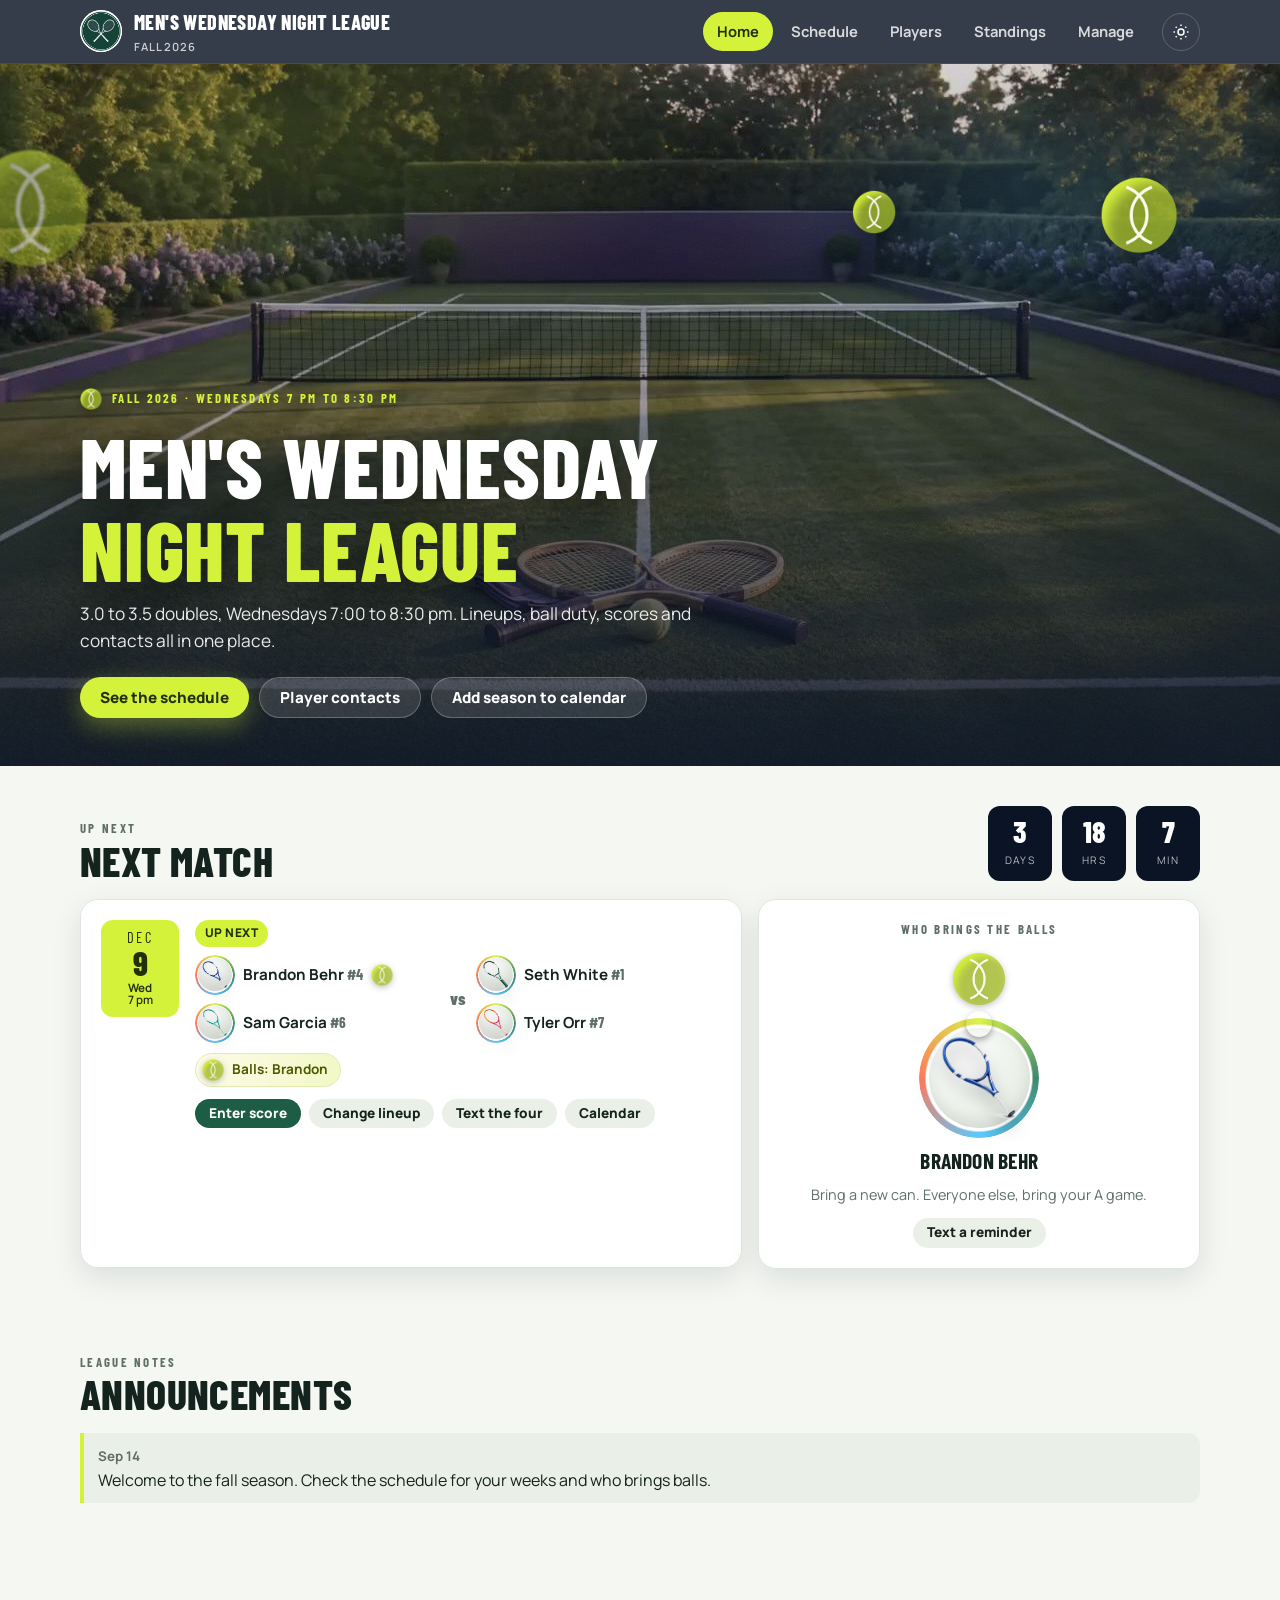
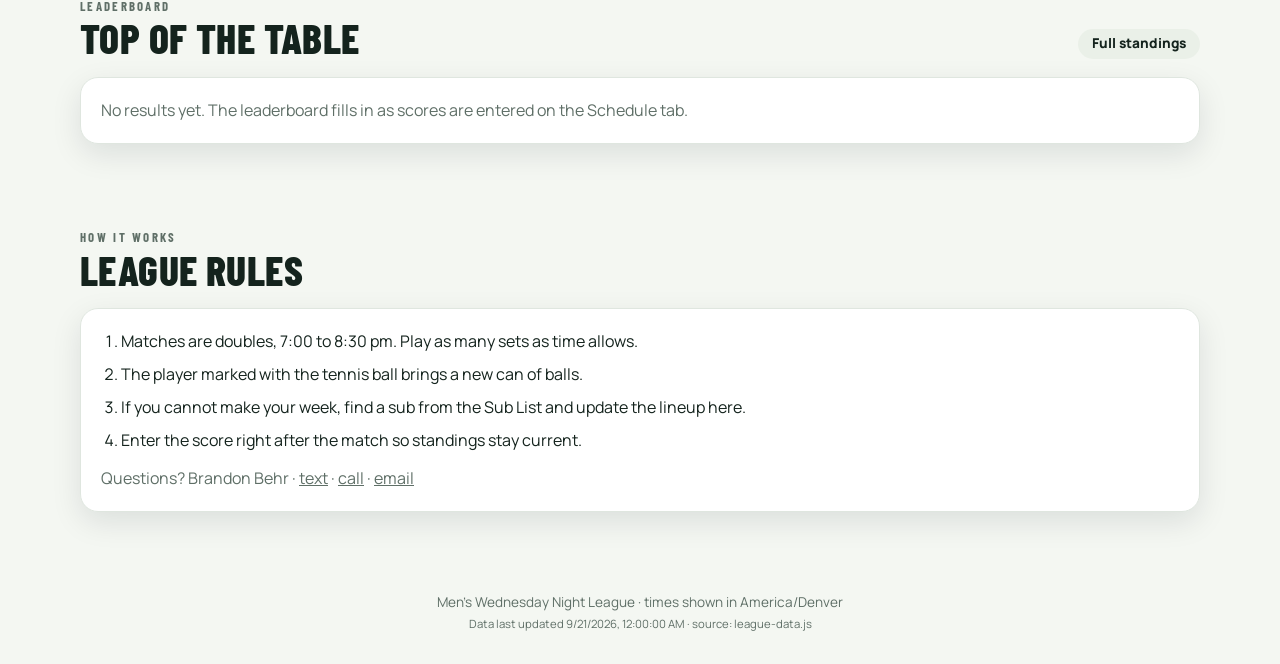
==== site/index.html @ 059cd01d "Add static tennis league website with editable roster, schedule, scores and a reusable template Vani" ====
<!doctype html>
<html lang="en">
<head>
<meta charset="utf-8">
<meta name="viewport" content="width=device-width,initial-scale=1,viewport-fit=cover">
<title>Tennis League</title>
<meta name="description" content="League schedule, lineups, scores, standings and player contacts.">
<meta name="theme-color" content="#0a1424">
<link rel="icon" href="assets/crest-fallback.webp" type="image/webp">
<link rel="stylesheet" href="css/style.css">
</head>
<body>
<div id="banner" class="banner hidden"></div>

<header class="topbar">
  <div class="wrap">
    <a class="brand" href="#home">
      <img class="crest" id="crest" alt="" width="42" height="42">
      <span><b id="brand-name">Tennis League</b><small id="brand-season"></small></span>
    </a>
    <nav class="nav" id="nav">
      <a href="#home" data-page="home">Home</a>
      <a href="#schedule" data-page="schedule">Schedule</a>
      <a href="#players" data-page="players">Players</a>
      <a href="#standings" data-page="standings">Standings</a>
      <a href="#manage" data-page="manage">Manage</a>
    </nav>
    <button class="theme-btn" id="theme-btn" title="Light / dark" aria-label="Toggle light and dark mode">
      <svg width="18" height="18" viewBox="0 0 24 24" fill="none" stroke="currentColor" stroke-width="2"><circle cx="12" cy="12" r="4"/><path d="M12 2v2M12 20v2M4.9 4.9l1.4 1.4M17.7 17.7l1.4 1.4M2 12h2M20 12h2M4.9 19.1l1.4-1.4M17.7 6.3l1.4-1.4"/></svg>
    </button>
  </div>
</header>

<main id="app">

  <!-- ================= HOME ================= -->
  <section class="page" id="page-home">
    <div class="hero" id="hero">
      <div class="hero-media">
        <img id="hero-img" alt="" fetchpriority="high">
        <video id="hero-video" muted loop playsinline autoplay preload="metadata"></video>
      </div>
      <div class="hero-haze"></div><div class="hero-rays"></div><div class="hero-grain"></div>
      <div class="float-ball b1"><img alt="" data-art="ball"></div>
      <div class="float-ball b2"><img alt="" data-art="ball"></div>
      <div class="float-ball b3"><img alt="" data-art="ball"></div>
      <div class="hero-inner"><div class="wrap">
        <span class="eyebrow"><span class="ball"><img alt="" data-art="ball"></span> <span id="hero-eyebrow"></span></span>
        <h1 id="hero-title"></h1>
        <p class="lead" id="hero-lead"></p>
        <div class="hero-actions">
          <a class="btn primary" href="#schedule">See the schedule</a>
          <a class="btn ghost" href="#players">Player contacts</a>
          <a class="btn ghost" id="hero-ics" href="#" download>Add season to calendar</a>
        </div>
      </div></div>
    </div>
    <div class="wrap">
      <section class="block">
        <div class="section-head"><div><span class="eyebrow">Up next</span><h2 id="next-title">Next match</h2></div><div id="next-count" class="countdown"></div></div>
        <div class="spotlight" id="spotlight"></div>
      </section>
      <section class="block reveal" id="home-announce-block">
        <div class="section-head"><div><span class="eyebrow">League notes</span><h2>Announcements</h2></div></div>
        <div id="home-announce"></div>
      </section>
      <section class="block reveal">
        <div class="section-head"><div><span class="eyebrow">Leaderboard</span><h2>Top of the table</h2></div><a class="btn soft small" href="#standings">Full standings</a></div>
        <div id="home-standings"></div>
      </section>
      <section class="block reveal">
        <div class="section-head"><div><span class="eyebrow">How it works</span><h2>League rules</h2></div></div>
        <div class="card" id="home-rules"></div>
      </section>
    </div>
  </section>

  <!-- ================= SCHEDULE ================= -->
  <section class="page" id="page-schedule">
    <div class="wrap">
      <section class="block">
        <div class="section-head"><div><span class="eyebrow" id="sched-eyebrow"></span><h2>Schedule &amp; scores</h2><p>Tap a match to enter a score, swap in a sub, or move the date.</p></div>
          <div class="group-actions" style="margin:0"><a class="btn soft small" id="sched-ics" href="#" download>Download calendar (.ics)</a><button class="btn soft small" id="sched-print">Print</button></div></div>
        <div class="filters" id="sched-filters"></div>
        <div id="sched-list"></div>
        <div id="sched-cal" class="hidden"></div>
      </section>
    </div>
  </section>

  <!-- ================= PLAYERS ================= -->
  <section class="page" id="page-players">
    <div class="wrap">
      <section class="block">
        <div class="section-head"><div><span class="eyebrow">Roster</span><h2>Players &amp; contacts</h2><p>Tap to call, text or email. Everyone in one place so nobody has to hunt for a number.</p></div></div>
        <div class="group-actions" id="group-actions"></div>
        <div class="grid cols-3" id="players-grid"></div>
        <div id="subs-block"></div>
      </section>
    </div>
  </section>

  <!-- ================= STANDINGS ================= -->
  <section class="page" id="page-standings">
    <div class="wrap">
      <section class="block">
        <div class="section-head"><div><span class="eyebrow">Season table</span><h2>Standings</h2><p id="standings-note"></p></div></div>
        <div class="tiles" id="standings-tiles" style="margin-bottom:18px"></div>
        <div style="overflow-x:auto"><table class="table" id="standings-table"></table></div>
        <p style="color:var(--muted);font-size:.85rem">Ranked by match wins, then win percentage, then set difference, then game difference. Only matches marked <b>Played</b> count. Match tiebreaks count as a set but not toward games.</p>
      </section>
    </div>
  </section>

  <!-- ================= MANAGE ================= -->
  <section class="page" id="page-manage">
    <div class="wrap">
      <section class="block">
        <div class="section-head"><div><span class="eyebrow">Captain tools</span><h2>Manage the league</h2><p>Add or drop players, fix the schedule, enter scores. Changes save on this device instantly. Publish them with the buttons at the bottom.</p></div></div>
        <div id="manage-root"></div>
      </section>
    </div>
  </section>

</main>

<footer><div class="wrap"><span id="foot-text"></span><br><small id="foot-updated"></small></div></footer>

<nav class="tabbar" id="tabbar">
  <a href="#home" data-page="home"><svg viewBox="0 0 24 24" fill="none" stroke="currentColor" stroke-width="2"><path d="M3 11l9-8 9 8v10a1 1 0 0 1-1 1h-5v-7h-6v7H4a1 1 0 0 1-1-1z"/></svg>Home</a>
  <a href="#schedule" data-page="schedule"><svg viewBox="0 0 24 24" fill="none" stroke="currentColor" stroke-width="2"><rect x="3" y="4" width="18" height="17" rx="2"/><path d="M3 9h18M8 2v4M16 2v4"/></svg>Schedule</a>
  <a href="#players" data-page="players"><svg viewBox="0 0 24 24" fill="none" stroke="currentColor" stroke-width="2"><circle cx="9" cy="8" r="4"/><path d="M2 21a7 7 0 0 1 14 0M17 4a4 4 0 0 1 0 8M22 21a7 7 0 0 0-5-6.7"/></svg>Players</a>
  <a href="#standings" data-page="standings"><svg viewBox="0 0 24 24" fill="none" stroke="currentColor" stroke-width="2"><path d="M8 21V10M12 21V4M16 21v-7M4 21h16"/></svg>Standings</a>
  <a href="#manage" data-page="manage"><svg viewBox="0 0 24 24" fill="none" stroke="currentColor" stroke-width="2"><path d="M12 20h9M16.5 3.5a2.1 2.1 0 0 1 3 3L7 19l-4 1 1-4z"/></svg>Manage</a>
</nav>

<dialog class="modal" id="modal"><div class="inner"><div class="head"><h3 id="modal-title"></h3><button id="modal-close" aria-label="Close">×</button></div><div id="modal-body"></div></div></dialog>
<div class="toast" id="toast"></div>

<script src="league-data.js"></script>
<script src="js/app.js"></script>
<script src="js/manage.js"></script>
</body>
</html>
---- site/css/style.css ----
/* ============================================================
   League site styles. Tokens first, then layout, then motion.
   ============================================================ */
@import url('https://fonts.googleapis.com/css2?family=Barlow+Condensed:wght@600;700;800&family=Manrope:wght@400;500;600;700;800&display=swap');

:root{
  --navy:#0a1424; --navy-2:#122036; --court:#1d5c45; --court-2:#2a7d5f;
  --paper:#f4f7f2; --card:#ffffff; --ink:#14231d; --muted:#5f6f67; --line:#dfe6df; --soft:#eaf0e8;
  --accent:#d5f23a; --accent-2:#b8d81b; --accent-ink:#22300a; --coral:#ff6b4a; --sky:#4cc3ff;
  --radius:18px; --radius-s:12px; --shadow:0 10px 30px rgba(10,20,36,.10); --shadow-2:0 20px 50px rgba(10,20,36,.18);
  --display:'Barlow Condensed',Impact,'Arial Narrow',sans-serif; --body:'Manrope',system-ui,-apple-system,Segoe UI,Roboto,sans-serif;
  --bar-h:64px; --tab-h:66px;
  color-scheme:light;
}
:root[data-theme="dark"]{
  --paper:#0d1726; --card:#142238; --ink:#eef3ee; --muted:#a9b6ad; --line:#26364d; --soft:#1a2a42; --shadow:0 10px 30px rgba(0,0,0,.35); --shadow-2:0 20px 50px rgba(0,0,0,.5);
  color-scheme:dark;
}
*{box-sizing:border-box}
html{scroll-behavior:smooth;-webkit-text-size-adjust:100%}
body{margin:0;background:var(--paper);color:var(--ink);font-family:var(--body);font-size:16px;line-height:1.55;overflow-x:hidden;min-height:100vh}
img{max-width:100%;display:block}
a{color:inherit}
button{font:inherit;color:inherit}
h1,h2,h3,h4{font-family:var(--display);letter-spacing:.01em;line-height:1;margin:0;text-transform:uppercase}
h1{font-size:clamp(2.6rem,7vw,5.2rem);font-weight:800}
h2{font-size:clamp(1.7rem,4.5vw,2.6rem);font-weight:800}
h3{font-size:1.35rem;font-weight:700}
.eyebrow{font-family:var(--display);text-transform:uppercase;letter-spacing:.18em;font-size:.8rem;font-weight:700;color:var(--muted)}
.hidden{display:none!important}
.sr-only{position:absolute;width:1px;height:1px;overflow:hidden;clip:rect(0 0 0 0);white-space:nowrap}
.wrap{width:min(1120px,100% - 32px);margin-inline:auto}

/* ---------- top bar ---------- */
.topbar{position:sticky;top:0;z-index:50;height:var(--bar-h);background:rgba(10,20,36,.82);backdrop-filter:blur(14px);-webkit-backdrop-filter:blur(14px);color:#fff;border-bottom:1px solid rgba(255,255,255,.08)}
.topbar .wrap{display:flex;align-items:center;gap:14px;height:100%}
.brand{display:flex;align-items:center;gap:12px;text-decoration:none;min-width:0}
.brand .crest{width:42px;height:42px;border-radius:50%;object-fit:contain;background:radial-gradient(circle,#fff 0,#dfe 70%,transparent 72%);flex:none;animation:crestPulse 6s ease-in-out infinite}
.brand b{font-family:var(--display);font-size:1.25rem;font-weight:800;letter-spacing:.02em;text-transform:uppercase;white-space:nowrap;overflow:hidden;text-overflow:ellipsis}
.brand small{display:block;font-size:.7rem;opacity:.75;font-weight:600;letter-spacing:.08em;text-transform:uppercase}
.nav{margin-left:auto;display:flex;gap:4px}
.nav a{padding:8px 14px;border-radius:999px;text-decoration:none;font-weight:700;font-size:.92rem;opacity:.8;transition:.25s}
.nav a:hover{opacity:1;background:rgba(255,255,255,.08)}
.nav a.active{opacity:1;background:var(--accent);color:var(--accent-ink)}
.theme-btn{border:1px solid rgba(255,255,255,.2);background:transparent;border-radius:999px;width:38px;height:38px;cursor:pointer;display:grid;place-items:center;transition:.25s}
.theme-btn:hover{background:rgba(255,255,255,.1)}
@media (max-width:760px){.nav{display:none}}
@media (max-width:480px){.brand b{font-size:1rem}.brand small{font-size:.62rem}}

/* bottom tab bar (phones) */
.tabbar{position:fixed;left:0;right:0;bottom:0;z-index:50;display:none;height:calc(var(--tab-h) + env(safe-area-inset-bottom));padding-bottom:env(safe-area-inset-bottom);background:rgba(10,20,36,.92);backdrop-filter:blur(14px);-webkit-backdrop-filter:blur(14px);border-top:1px solid rgba(255,255,255,.08)}
.tabbar a{flex:1;display:flex;flex-direction:column;align-items:center;justify-content:center;gap:3px;color:#fff;text-decoration:none;font-size:.7rem;font-weight:700;opacity:.65;transition:.25s}
.tabbar a svg{width:22px;height:22px}
.tabbar a.active{opacity:1;color:var(--accent)}
@media (max-width:760px){.tabbar{display:flex}body{padding-bottom:calc(var(--tab-h) + env(safe-area-inset-bottom))}}

/* ---------- pages ---------- */
.page{display:none;animation:pageIn .45s cubic-bezier(.2,.8,.2,1) both}
.page.active{display:block}
@keyframes pageIn{from{opacity:0;transform:translateY(14px)}to{opacity:1;transform:none}}
section.block{padding:40px 0}
.section-head{display:flex;align-items:end;justify-content:space-between;gap:16px;margin-bottom:18px;flex-wrap:wrap}
.section-head p{margin:4px 0 0;color:var(--muted)}

/* ---------- hero ---------- */
.hero{position:relative;min-height:min(78vh,720px);background:var(--navy);color:#fff;overflow:hidden;display:flex;align-items:flex-end;isolation:isolate}
.hero-media{position:absolute;inset:0;z-index:-3}
.hero-media img,.hero-media video{width:100%;height:100%;object-fit:cover;object-position:center 60%;animation:kenburns 26s ease-in-out infinite alternate;will-change:transform}
.hero-media video{display:none}
.hero.has-video .hero-media video{display:block}
.hero.has-video .hero-media img{display:none}
.hero-haze{position:absolute;inset:0;z-index:-2;background:
  radial-gradient(60% 50% at 20% 10%,rgba(213,242,58,.18),transparent 60%),
  radial-gradient(50% 40% at 85% 20%,rgba(76,195,255,.16),transparent 60%),
  linear-gradient(180deg,rgba(10,20,36,.15) 0%,rgba(10,20,36,.35) 45%,rgba(10,20,36,.92) 100%);
  animation:haze 14s ease-in-out infinite alternate}
.hero-rays{position:absolute;inset:-20%;z-index:-2;background:conic-gradient(from 200deg at 50% -10%,transparent 0 40%,rgba(255,255,255,.07) 42%,transparent 44%,transparent 48%,rgba(255,255,255,.05) 50%,transparent 52%);mix-blend-mode:screen;animation:rays 18s linear infinite;opacity:.9}
.hero-grain{position:absolute;inset:0;z-index:-1;opacity:.08;background-image:url("data:image/svg+xml;utf8,<svg xmlns='http://www.w3.org/2000/svg' width='160' height='160'><filter id='n'><feTurbulence type='fractalNoise' baseFrequency='.9' numOctaves='2' stitchTiles='stitch'/></filter><rect width='100%' height='100%' filter='url(%23n)'/></svg>");pointer-events:none}
.hero-inner{position:relative;padding:120px 0 48px;width:100%}
.hero .eyebrow{color:var(--accent);display:inline-flex;align-items:center;gap:10px}
.hero h1{margin:8px 0 10px;text-shadow:0 10px 40px rgba(0,0,0,.45)}
.hero h1 span{display:block;color:var(--accent)}
.hero p.lead{max-width:620px;font-size:1.08rem;opacity:.9;margin:0 0 22px}
.hero-actions{display:flex;gap:10px;flex-wrap:wrap}
.float-ball{position:absolute;z-index:0;pointer-events:none;filter:drop-shadow(0 18px 20px rgba(0,0,0,.45))}
.float-ball img{width:100%;height:100%;animation:ballSpin var(--spin,4s) linear infinite}
.float-ball.b1{width:78px;height:78px;right:8%;top:16%;animation:bob 7s ease-in-out infinite}
.float-ball.b2{width:44px;height:44px;right:30%;top:18%;animation:bob 9s ease-in-out -3s infinite;--spin:6s}
.float-ball.b3{width:120px;height:120px;left:-30px;top:12%;opacity:.55;animation:bob 11s ease-in-out -5s infinite;--spin:9s;filter:blur(1px) drop-shadow(0 18px 20px rgba(0,0,0,.45))}
@media (max-width:760px){.float-ball.b1{width:56px;height:56px;right:6%;top:12%}.float-ball.b3{display:none}.hero-inner{padding-top:90px}}

/* ---------- buttons ---------- */
.btn{display:inline-flex;align-items:center;justify-content:center;gap:8px;border:0;border-radius:999px;padding:12px 20px;font-weight:800;text-decoration:none;cursor:pointer;transition:transform .2s cubic-bezier(.2,.8,.2,1),box-shadow .2s,background .2s;line-height:1;white-space:nowrap;font-size:.95rem;position:relative;overflow:hidden}
.btn:active{transform:scale(.97)}
.btn.primary{background:var(--accent);color:var(--accent-ink);box-shadow:0 8px 24px rgba(213,242,58,.35)}
.btn.primary:hover{transform:translateY(-2px);box-shadow:0 14px 30px rgba(213,242,58,.45)}
.btn.ghost{background:rgba(255,255,255,.12);color:#fff;border:1px solid rgba(255,255,255,.25)}
.btn.ghost:hover{background:rgba(255,255,255,.2)}
.btn.soft{background:var(--soft);color:var(--ink)}
.btn.soft:hover{background:var(--line)}
.btn.court{background:var(--court);color:#fff}
.btn.court:hover{background:var(--court-2)}
.btn.danger{background:#ffe6e0;color:#8a2a10}
.btn.small{padding:8px 14px;font-size:.85rem}
.btn.icon{width:40px;height:40px;padding:0;border-radius:50%}
.btn svg{width:18px;height:18px;flex:none}
.btn .ripple{position:absolute;border-radius:50%;transform:scale(0);background:rgba(255,255,255,.5);animation:ripple .6s ease-out forwards;pointer-events:none}
@keyframes ripple{to{transform:scale(3);opacity:0}}

/* ---------- cards ---------- */
.card{background:var(--card);border:1px solid var(--line);border-radius:var(--radius);box-shadow:var(--shadow);padding:20px;position:relative}
.card.tilt{transform-style:preserve-3d;transition:transform .35s cubic-bezier(.2,.8,.2,1),box-shadow .35s;will-change:transform}
.card.tilt:hover{box-shadow:var(--shadow-2)}
.grid{display:grid;gap:16px}
.grid.cols-3{grid-template-columns:repeat(auto-fill,minmax(260px,1fr))}
.grid.cols-2{grid-template-columns:repeat(auto-fill,minmax(320px,1fr))}
.pill{display:inline-flex;align-items:center;gap:6px;border-radius:999px;padding:4px 10px;font-size:.75rem;font-weight:800;letter-spacing:.04em;text-transform:uppercase;background:var(--soft);color:var(--muted)}
.pill.played{background:#e2f6e8;color:#14683a}
.pill.unfinished{background:#fff3d6;color:#8a5a00}
.pill.canceled{background:#ffe3de;color:#9a2b12}
.pill.rescheduled{background:#e2efff;color:#0d4a8f}
.pill.next{background:var(--accent);color:var(--accent-ink)}
.pill.today{background:var(--coral);color:#fff}
:root[data-theme="dark"] .pill.played{background:#173b27;color:#9fe3b8}
:root[data-theme="dark"] .pill.unfinished{background:#3c2f10;color:#ffd685}
:root[data-theme="dark"] .pill.canceled{background:#3f1b14;color:#ff9f8a}
:root[data-theme="dark"] .pill.rescheduled{background:#12304f;color:#9fcbff}

/* ---------- 3D spinning racquet avatar ---------- */
.avatar{--size:64px;width:var(--size);height:var(--size);position:relative;perspective:600px;flex:none;display:grid;place-items:center}
.avatar .ring{position:absolute;inset:0;border-radius:50%;background:conic-gradient(from 0deg,var(--accent),var(--court-2),var(--sky),var(--coral),var(--accent));-webkit-mask:radial-gradient(circle,transparent 62%,#000 64%,#000 72%,transparent 74%);mask:radial-gradient(circle,transparent 62%,#000 64%,#000 72%,transparent 74%);animation:ringRot 9s linear infinite;opacity:.9}
.avatar .ring.two{inset:-7%;-webkit-mask:radial-gradient(circle,transparent 78%,#000 80%,#000 84%,transparent 86%);mask:radial-gradient(circle,transparent 78%,#000 80%,#000 84%,transparent 86%);animation-direction:reverse;animation-duration:14s;opacity:.55}
.avatar .disc{position:absolute;inset:8%;border-radius:50%;background:radial-gradient(circle at 35% 30%,#fff,var(--soft) 60%,var(--line));box-shadow:inset 0 -6px 14px rgba(0,0,0,.08)}
:root[data-theme="dark"] .avatar .disc{background:radial-gradient(circle at 35% 30%,#2a3d5a,#142238 65%,#0d1726)}
.avatar .spin{position:relative;width:74%;height:74%;transform-style:preserve-3d;animation:racquetSpin var(--spin-time,7s) cubic-bezier(.45,.05,.55,.95) infinite;animation-delay:var(--delay,0s)}
.avatar .spin img{width:100%;height:100%;object-fit:contain;filter:drop-shadow(0 8px 8px rgba(0,0,0,.3));backface-visibility:visible}
.avatar .orb{position:absolute;inset:0;animation:orbit var(--orbit-time,4.5s) linear infinite;animation-delay:var(--delay,0s);pointer-events:none}
.avatar .orb i{position:absolute;left:50%;top:-6%;width:22%;height:22%;margin-left:-11%;border-radius:50%;background:url('../assets/ball-fallback.webp') center/cover;box-shadow:0 3px 6px rgba(0,0,0,.35);animation:ballSpin 2s linear infinite}
.avatar .orb i.remote{background-image:var(--ball-img)}
.avatar:hover .spin,.avatar.burst .spin{animation-duration:1.4s}
.avatar:hover .orb,.avatar.burst .orb{animation-duration:1.2s}
.avatar.large{--size:120px}
.avatar.xl{--size:170px}
.avatar.small{--size:40px}
.avatar.small .ring.two,.avatar.small .orb{display:none}

/* ---------- spinning tennis ball chip ---------- */
.ball{display:inline-grid;place-items:center;width:22px;height:22px;vertical-align:middle;filter:drop-shadow(0 2px 3px rgba(0,0,0,.3))}
.ball img{width:100%;height:100%;animation:ballSpin 3.2s linear infinite}
.ball.lg{width:54px;height:54px}
.ball.bounce{animation:bounce 1.6s cubic-bezier(.3,0,.7,1) infinite}
.balls-chip{display:inline-flex;align-items:center;gap:8px;background:linear-gradient(90deg,#fdfbe8,#f2f8c6);border:1px solid #e3ecad;border-radius:999px;padding:5px 12px 5px 6px;font-weight:700;font-size:.85rem;color:#4b5a00}
:root[data-theme="dark"] .balls-chip{background:linear-gradient(90deg,#2a3210,#1f2a12);border-color:#3c4a1a;color:#e6f5a1}

/* ---------- match cards ---------- */
.match{display:grid;grid-template-columns:78px 1fr;gap:16px;align-items:start}
.match .date{text-align:center;background:var(--soft);border-radius:var(--radius-s);padding:10px 6px;line-height:1.05}
.match .date .mon{font-family:var(--display);font-size:.9rem;letter-spacing:.14em;color:var(--muted);text-transform:uppercase}
.match .date .day{font-family:var(--display);font-size:2.1rem;font-weight:800}
.match .date .dow{font-size:.72rem;color:var(--muted);font-weight:700;margin-top:2px}
.match .date .time{font-size:.72rem;color:var(--muted);font-weight:600}
.match.next .date{background:var(--accent);color:var(--accent-ink)}
.match.next .date .mon,.match.next .date .dow,.match.next .date .time{color:var(--accent-ink)}
.match .teams{display:grid;grid-template-columns:1fr auto 1fr;gap:10px;align-items:center}
.team{display:flex;flex-direction:column;gap:8px;min-width:0}
.player-line{display:flex;align-items:center;gap:8px;min-width:0}
.player-line .name{font-weight:700;white-space:nowrap;overflow:hidden;text-overflow:ellipsis;font-size:.95rem}
.player-line .num{font-family:var(--display);color:var(--muted);font-weight:700}
.vs{font-family:var(--display);font-weight:800;color:var(--muted);font-size:1.1rem;text-align:center}
.score{font-family:var(--display);font-weight:800;font-size:1.6rem;display:flex;gap:10px;align-items:center;flex-wrap:wrap}
.score .set{background:var(--soft);border-radius:10px;padding:2px 10px;display:inline-flex;gap:6px;align-items:center}
.score .set.won{background:var(--accent);color:var(--accent-ink)}
.score .tb{font-size:.7rem;font-weight:700;letter-spacing:.1em;opacity:.7}
.match-meta{display:flex;gap:10px;flex-wrap:wrap;align-items:center;margin-top:10px;font-size:.85rem;color:var(--muted)}
.match-actions{display:flex;gap:8px;flex-wrap:wrap;margin-top:12px}
.month-label{font-family:var(--display);font-size:1.3rem;font-weight:800;letter-spacing:.06em;margin:26px 0 10px;color:var(--muted);text-transform:uppercase;display:flex;align-items:center;gap:12px}
.month-label:after{content:"";flex:1;height:1px;background:var(--line)}
@media (max-width:560px){.match{grid-template-columns:64px 1fr;gap:12px}.match .date .day{font-size:1.7rem}.match .teams{grid-template-columns:1fr;gap:6px}.vs{text-align:left;padding-left:44px;font-size:.9rem}}

/* filters */
.filters{display:flex;gap:8px;flex-wrap:wrap;margin-bottom:6px}
.chip{border:1px solid var(--line);background:var(--card);border-radius:999px;padding:8px 14px;font-weight:700;font-size:.85rem;cursor:pointer;transition:.2s}
.chip.on,.chip:hover{background:var(--ink);color:var(--paper);border-color:var(--ink)}
select.chip{appearance:none;-webkit-appearance:none;padding-right:28px;background-image:url("data:image/svg+xml;utf8,<svg xmlns='http://www.w3.org/2000/svg' width='12' height='8'><path d='M1 1l5 5 5-5' fill='none' stroke='%23666' stroke-width='2'/></svg>");background-repeat:no-repeat;background-position:right 10px center}

/* calendar grid */
.cal{display:grid;grid-template-columns:repeat(7,1fr);gap:4px}
.cal .dow{font-size:.7rem;text-align:center;color:var(--muted);font-weight:800;padding:4px 0;text-transform:uppercase;letter-spacing:.08em}
.cal .d{aspect-ratio:1;border-radius:10px;background:var(--soft);display:grid;place-items:center;font-weight:700;font-size:.85rem;position:relative;color:var(--muted)}
.cal .d.blank{background:transparent}
.cal .d.has{background:var(--court);color:#fff;cursor:pointer;box-shadow:0 6px 14px rgba(29,92,69,.35);transition:transform .2s}
.cal .d.has:hover{transform:translateY(-2px) scale(1.04)}
.cal .d.has.played{background:var(--navy-2)}
.cal .d.has.canceled{background:#a33a22;text-decoration:line-through}
.cal .d.today{outline:2px solid var(--coral);outline-offset:2px}
.cal .d.has i{position:absolute;right:4px;top:4px;width:8px;height:8px;border-radius:50%;background:var(--accent);animation:pulse 2s ease-in-out infinite}
.cal-month{margin-bottom:22px}
.cal-month h3{margin-bottom:10px}

/* ---------- players ---------- */
.player-card{display:flex;flex-direction:column;align-items:center;text-align:center;gap:10px;padding-top:26px;overflow:hidden}
.player-card:before{content:"";position:absolute;inset:0 0 auto 0;height:86px;background:linear-gradient(135deg,var(--navy),var(--court));z-index:0;opacity:.95}
.player-card .avatar{z-index:1;margin-top:8px}
.player-card h3{font-size:1.5rem;z-index:1}
.player-card .num-badge{font-family:var(--display);font-size:.8rem;letter-spacing:.14em;color:var(--muted)}
.player-card .contact{display:flex;gap:8px;justify-content:center;flex-wrap:wrap;z-index:1}
.player-card .contact .btn{padding:9px 14px;font-size:.82rem}
.player-card .stat-row{display:flex;gap:14px;justify-content:center;font-size:.8rem;color:var(--muted);z-index:1}
.player-card .stat-row b{color:var(--ink);font-size:1rem;display:block;font-family:var(--display);font-size:1.3rem}
.player-card .sub-badge{position:absolute;top:12px;right:12px;z-index:1}
.player-card .weeks{font-size:.78rem;color:var(--muted);z-index:1}
.group-actions{display:flex;gap:10px;flex-wrap:wrap;margin-bottom:18px}

/* ---------- standings ---------- */
.table{width:100%;border-collapse:separate;border-spacing:0 8px}
.table th{text-align:left;font-size:.72rem;letter-spacing:.12em;text-transform:uppercase;color:var(--muted);padding:0 12px;font-weight:800}
.table td{background:var(--card);padding:10px 12px;border-top:1px solid var(--line);border-bottom:1px solid var(--line);vertical-align:middle}
.table td:first-child{border-left:1px solid var(--line);border-radius:14px 0 0 14px}
.table td:last-child{border-right:1px solid var(--line);border-radius:0 14px 14px 0}
.table tr.rank-1 td{background:linear-gradient(90deg,#fffbe0,var(--card) 60%)}
:root[data-theme="dark"] .table tr.rank-1 td{background:linear-gradient(90deg,#33380f,var(--card) 60%)}
.rank{font-family:var(--display);font-weight:800;font-size:1.5rem;color:var(--muted);width:36px}
.rank-1 .rank{color:#b8860b}
.rank-2 .rank{color:#8a8a8a}
.rank-3 .rank{color:#a0522d}
.who{display:flex;align-items:center;gap:10px;font-weight:800}
.bar{height:6px;border-radius:99px;background:var(--soft);overflow:hidden;min-width:80px}
.bar i{display:block;height:100%;width:0;background:linear-gradient(90deg,var(--court-2),var(--accent));border-radius:99px;transition:width 1.2s cubic-bezier(.2,.8,.2,1)}
.form{display:flex;gap:4px}
.form i{width:10px;height:10px;border-radius:50%;background:var(--line)}
.form i.w{background:#2ecc71}.form i.l{background:#ff6b4a}
.num-cell{font-family:var(--display);font-size:1.25rem;font-weight:800}
@media (max-width:640px){.table .hide-m{display:none}}

/* stat tiles */
.tiles{display:grid;grid-template-columns:repeat(auto-fit,minmax(150px,1fr));gap:12px}
.tile{background:var(--card);border:1px solid var(--line);border-radius:var(--radius-s);padding:14px 16px}
.tile b{display:block;font-family:var(--display);font-size:2rem;font-weight:800;line-height:1}
.tile span{font-size:.78rem;color:var(--muted);font-weight:700;text-transform:uppercase;letter-spacing:.08em}

/* ---------- home spotlight ---------- */
.spotlight{display:grid;grid-template-columns:1.2fr .8fr;gap:16px}
@media (max-width:820px){.spotlight{grid-template-columns:1fr}}
.countdown{display:flex;gap:10px}
.countdown div{background:var(--navy);color:#fff;border-radius:12px;padding:10px 12px;min-width:64px;text-align:center}
.countdown b{display:block;font-family:var(--display);font-size:1.9rem;font-weight:800;line-height:1}
.countdown span{font-size:.65rem;letter-spacing:.12em;text-transform:uppercase;opacity:.7}
.announce{border-left:4px solid var(--accent);padding:10px 14px;background:var(--soft);border-radius:0 12px 12px 0;margin-bottom:10px}
.announce small{color:var(--muted);font-weight:700}

/* ---------- forms / manage ---------- */
.form-grid{display:grid;gap:12px;grid-template-columns:repeat(auto-fit,minmax(200px,1fr))}
label.f{display:flex;flex-direction:column;gap:4px;font-size:.8rem;font-weight:800;color:var(--muted);text-transform:uppercase;letter-spacing:.06em}
label.f input,label.f select,label.f textarea{font:inherit;font-size:1rem;font-weight:600;color:var(--ink);background:var(--card);border:1px solid var(--line);border-radius:10px;padding:10px 12px;text-transform:none;letter-spacing:0}
label.f input:focus,label.f select:focus,label.f textarea:focus{outline:2px solid var(--accent);border-color:transparent}
label.f.inline{flex-direction:row;align-items:center;gap:8px}
label.f.inline input[type=checkbox]{width:20px;height:20px}
.manage-tabs{display:flex;gap:8px;flex-wrap:wrap;margin:16px 0}
.row-edit{display:grid;grid-template-columns:auto 1fr;gap:12px;align-items:center;padding:12px;border:1px solid var(--line);border-radius:14px;background:var(--card);margin-bottom:10px}
.row-edit .fields{display:grid;gap:8px;grid-template-columns:repeat(auto-fit,minmax(140px,1fr))}
.row-edit .fields input,.row-edit .fields select{width:100%}
.row-edit .tools{grid-column:1/-1;display:flex;gap:8px;flex-wrap:wrap;justify-content:flex-end}
.set-rows{display:flex;flex-direction:column;gap:8px}
.set-row{display:grid;grid-template-columns:1fr 64px 20px 64px auto;gap:8px;align-items:center}
.set-row input{text-align:center;font-family:var(--display);font-size:1.4rem;font-weight:800;padding:6px}
.warn{background:#fff3d6;color:#7a4e00;border-radius:10px;padding:10px 12px;font-size:.9rem;margin-top:8px}
.ok{background:#e2f6e8;color:#14683a;border-radius:10px;padding:10px 12px;font-size:.9rem;margin-top:8px}
:root[data-theme="dark"] .warn{background:#3c2f10;color:#ffd685}
:root[data-theme="dark"] .ok{background:#173b27;color:#9fe3b8}
.avatar-picker{display:flex;gap:6px;flex-wrap:wrap}
.avatar-picker button{width:44px;height:44px;border-radius:50%;border:2px solid var(--line);background:var(--soft);padding:4px;cursor:pointer}
.avatar-picker button.on{border-color:var(--accent);box-shadow:0 0 0 3px rgba(213,242,58,.4)}
.avatar-picker button img{width:100%;height:100%;object-fit:contain}
.status-choice{display:flex;gap:6px;flex-wrap:wrap}
.status-choice button{border:1px solid var(--line);background:var(--card);border-radius:999px;padding:8px 12px;font-weight:800;font-size:.82rem;cursor:pointer}
.status-choice button[aria-pressed=true]{background:var(--ink);color:var(--paper);border-color:var(--ink)}
.savebar{position:sticky;bottom:calc(var(--tab-h) + 8px);z-index:40;background:var(--navy);color:#fff;border-radius:14px;padding:10px 14px;display:flex;gap:10px;align-items:center;flex-wrap:wrap;box-shadow:var(--shadow-2);margin-top:20px}
@media (min-width:761px){.savebar{bottom:12px}}
.savebar .status{flex:1;font-size:.85rem;opacity:.85;min-width:160px}
.banner{background:var(--accent);color:var(--accent-ink);padding:10px 16px;font-weight:700;display:flex;gap:12px;align-items:center;justify-content:center;flex-wrap:wrap;text-align:center}
.toast{position:fixed;left:50%;bottom:calc(var(--tab-h) + 20px);transform:translateX(-50%) translateY(20px);background:var(--ink);color:var(--paper);padding:12px 18px;border-radius:999px;font-weight:700;opacity:0;transition:.3s;z-index:100;pointer-events:none;box-shadow:var(--shadow-2);max-width:90vw;text-align:center}
.toast.show{opacity:1;transform:translateX(-50%)}
@media (min-width:761px){.toast{bottom:24px}}

/* ---------- modal ---------- */
dialog.modal{border:0;border-radius:22px;padding:0;background:var(--card);color:var(--ink);width:min(560px,94vw);box-shadow:var(--shadow-2);animation:popIn .35s cubic-bezier(.2,.9,.3,1.2)}
dialog.modal::backdrop{background:rgba(10,20,36,.6);backdrop-filter:blur(4px)}
dialog.modal .inner{padding:22px}
dialog.modal .head{display:flex;justify-content:space-between;align-items:center;margin-bottom:12px}
dialog.modal .head button{border:0;background:var(--soft);width:36px;height:36px;border-radius:50%;cursor:pointer;font-size:1.2rem}
@keyframes popIn{from{opacity:0;transform:translateY(20px) scale(.96)}to{opacity:1;transform:none}}

/* ---------- footer ---------- */
footer{padding:40px 0 30px;color:var(--muted);font-size:.85rem;text-align:center}
footer a{color:inherit}

/* ---------- reveal on scroll ---------- */
.reveal{opacity:0;transform:translateY(22px);transition:opacity .7s cubic-bezier(.2,.8,.2,1),transform .7s cubic-bezier(.2,.8,.2,1)}
.reveal.in{opacity:1;transform:none}

/* ---------- keyframes ---------- */
@keyframes racquetSpin{0%{transform:rotateY(0) rotateZ(-8deg) rotateX(8deg)}50%{transform:rotateY(180deg) rotateZ(8deg) rotateX(-6deg)}100%{transform:rotateY(360deg) rotateZ(-8deg) rotateX(8deg)}}
@keyframes ringRot{to{transform:rotate(360deg)}}
@keyframes orbit{to{transform:rotate(360deg)}}
@keyframes ballSpin{to{transform:rotate(360deg)}}
@keyframes bob{0%,100%{transform:translateY(0) rotate(-4deg)}50%{transform:translateY(-22px) rotate(6deg)}}
@keyframes bounce{0%,100%{transform:translateY(0) scale(1,1)}45%{transform:translateY(-10px) scale(.96,1.06)}55%{transform:translateY(-10px) scale(.96,1.06)}90%{transform:translateY(0) scale(1.08,.92)}}
@keyframes kenburns{from{transform:scale(1.04) translate(0,0)}to{transform:scale(1.14) translate(-1.5%,-2%)}}
@keyframes haze{from{opacity:.9;transform:translateX(-1%)}to{opacity:1;transform:translateX(1%)}}
@keyframes rays{to{transform:rotate(360deg)}}
@keyframes pulse{0%,100%{transform:scale(1);opacity:1}50%{transform:scale(1.5);opacity:.6}}
@keyframes crestPulse{0%,100%{transform:rotate(-3deg)}50%{transform:rotate(3deg) scale(1.04)}}

@media (prefers-reduced-motion:reduce){
  *,*:before,*:after{animation-duration:.001s!important;animation-iteration-count:1!important;transition-duration:.001s!important}
  .reveal{opacity:1;transform:none}
}
@media print{.topbar,.tabbar,.hero-media,.float-ball,.savebar,.match-actions,.group-actions{display:none!important}.page{display:block!important}}
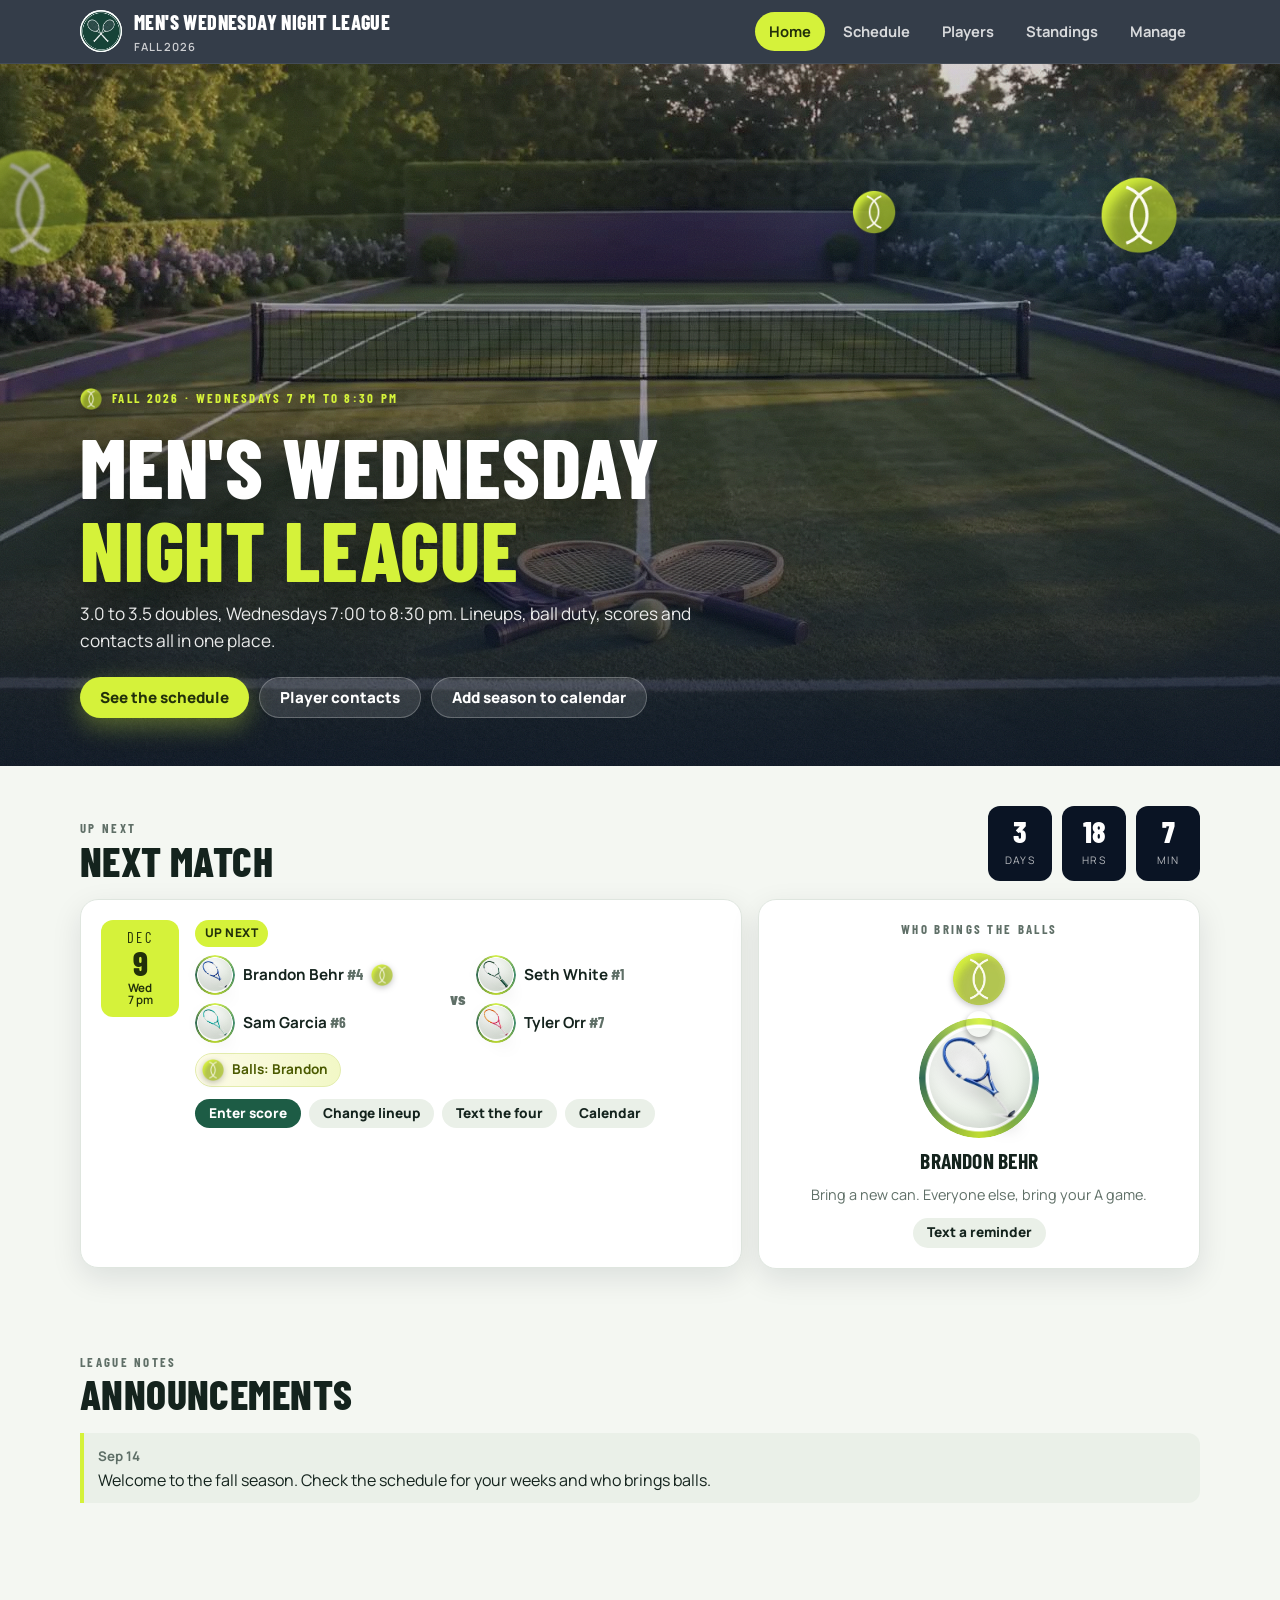
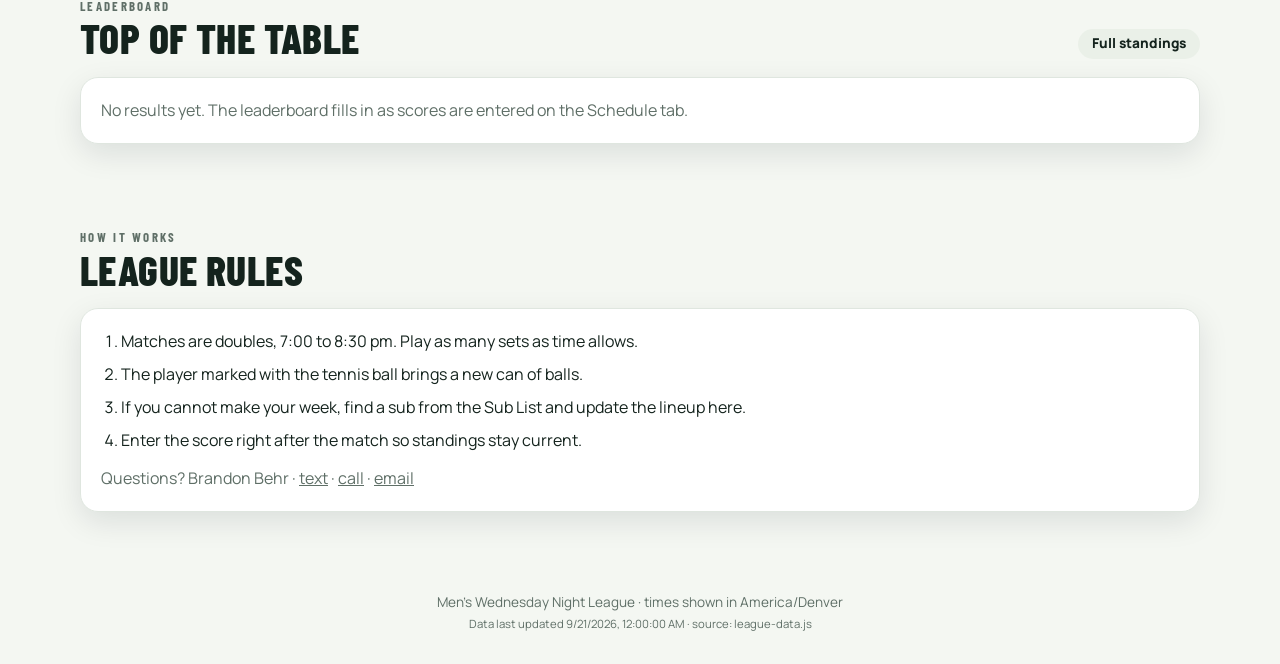
==== commit bcd116a7: "Light mode only and replace the rainbow racquet with a burgundy one Co-Authored-By: Claude Fable 5.1" ====
--- a/site/index.html
+++ b/site/index.html
@@ -25,9 +25,6 @@
       <a href="#standings" data-page="standings">Standings</a>
       <a href="#manage" data-page="manage">Manage</a>
     </nav>
-    <button class="theme-btn" id="theme-btn" title="Light / dark" aria-label="Toggle light and dark mode">
-      <svg width="18" height="18" viewBox="0 0 24 24" fill="none" stroke="currentColor" stroke-width="2"><circle cx="12" cy="12" r="4"/><path d="M12 2v2M12 20v2M4.9 4.9l1.4 1.4M17.7 17.7l1.4 1.4M2 12h2M20 12h2M4.9 19.1l1.4-1.4M17.7 6.3l1.4-1.4"/></svg>
-    </button>
   </div>
 </header>
 
--- a/site/css/style.css
+++ b/site/css/style.css
@@ -10,11 +10,7 @@
   --radius:18px; --radius-s:12px; --shadow:0 10px 30px rgba(10,20,36,.10); --shadow-2:0 20px 50px rgba(10,20,36,.18);
   --display:'Barlow Condensed',Impact,'Arial Narrow',sans-serif; --body:'Manrope',system-ui,-apple-system,Segoe UI,Roboto,sans-serif;
   --bar-h:64px; --tab-h:66px;
-  color-scheme:light;
-}
-:root[data-theme="dark"]{
-  --paper:#0d1726; --card:#142238; --ink:#eef3ee; --muted:#a9b6ad; --line:#26364d; --soft:#1a2a42; --shadow:0 10px 30px rgba(0,0,0,.35); --shadow-2:0 20px 50px rgba(0,0,0,.5);
-  color-scheme:dark;
+  color-scheme:light only;
 }
 *{box-sizing:border-box}
 html{scroll-behavior:smooth;-webkit-text-size-adjust:100%}
@@ -42,8 +38,6 @@
 .nav a{padding:8px 14px;border-radius:999px;text-decoration:none;font-weight:700;font-size:.92rem;opacity:.8;transition:.25s}
 .nav a:hover{opacity:1;background:rgba(255,255,255,.08)}
 .nav a.active{opacity:1;background:var(--accent);color:var(--accent-ink)}
-.theme-btn{border:1px solid rgba(255,255,255,.2);background:transparent;border-radius:999px;width:38px;height:38px;cursor:pointer;display:grid;place-items:center;transition:.25s}
-.theme-btn:hover{background:rgba(255,255,255,.1)}
 @media (max-width:760px){.nav{display:none}}
 @media (max-width:480px){.brand b{font-size:1rem}.brand small{font-size:.62rem}}
 
@@ -121,17 +115,12 @@
 .pill.rescheduled{background:#e2efff;color:#0d4a8f}
 .pill.next{background:var(--accent);color:var(--accent-ink)}
 .pill.today{background:var(--coral);color:#fff}
-:root[data-theme="dark"] .pill.played{background:#173b27;color:#9fe3b8}
-:root[data-theme="dark"] .pill.unfinished{background:#3c2f10;color:#ffd685}
-:root[data-theme="dark"] .pill.canceled{background:#3f1b14;color:#ff9f8a}
-:root[data-theme="dark"] .pill.rescheduled{background:#12304f;color:#9fcbff}
 
 /* ---------- 3D spinning racquet avatar ---------- */
 .avatar{--size:64px;width:var(--size);height:var(--size);position:relative;perspective:600px;flex:none;display:grid;place-items:center}
-.avatar .ring{position:absolute;inset:0;border-radius:50%;background:conic-gradient(from 0deg,var(--accent),var(--court-2),var(--sky),var(--coral),var(--accent));-webkit-mask:radial-gradient(circle,transparent 62%,#000 64%,#000 72%,transparent 74%);mask:radial-gradient(circle,transparent 62%,#000 64%,#000 72%,transparent 74%);animation:ringRot 9s linear infinite;opacity:.9}
+.avatar .ring{position:absolute;inset:0;border-radius:50%;background:conic-gradient(from 0deg,var(--accent),var(--court-2),var(--accent-2),var(--court),var(--accent));-webkit-mask:radial-gradient(circle,transparent 62%,#000 64%,#000 72%,transparent 74%);mask:radial-gradient(circle,transparent 62%,#000 64%,#000 72%,transparent 74%);animation:ringRot 9s linear infinite;opacity:.9}
 .avatar .ring.two{inset:-7%;-webkit-mask:radial-gradient(circle,transparent 78%,#000 80%,#000 84%,transparent 86%);mask:radial-gradient(circle,transparent 78%,#000 80%,#000 84%,transparent 86%);animation-direction:reverse;animation-duration:14s;opacity:.55}
 .avatar .disc{position:absolute;inset:8%;border-radius:50%;background:radial-gradient(circle at 35% 30%,#fff,var(--soft) 60%,var(--line));box-shadow:inset 0 -6px 14px rgba(0,0,0,.08)}
-:root[data-theme="dark"] .avatar .disc{background:radial-gradient(circle at 35% 30%,#2a3d5a,#142238 65%,#0d1726)}
 .avatar .spin{position:relative;width:74%;height:74%;transform-style:preserve-3d;animation:racquetSpin var(--spin-time,7s) cubic-bezier(.45,.05,.55,.95) infinite;animation-delay:var(--delay,0s)}
 .avatar .spin img{width:100%;height:100%;object-fit:contain;filter:drop-shadow(0 8px 8px rgba(0,0,0,.3));backface-visibility:visible}
 .avatar .orb{position:absolute;inset:0;animation:orbit var(--orbit-time,4.5s) linear infinite;animation-delay:var(--delay,0s);pointer-events:none}
@@ -150,7 +139,6 @@
 .ball.lg{width:54px;height:54px}
 .ball.bounce{animation:bounce 1.6s cubic-bezier(.3,0,.7,1) infinite}
 .balls-chip{display:inline-flex;align-items:center;gap:8px;background:linear-gradient(90deg,#fdfbe8,#f2f8c6);border:1px solid #e3ecad;border-radius:999px;padding:5px 12px 5px 6px;font-weight:700;font-size:.85rem;color:#4b5a00}
-:root[data-theme="dark"] .balls-chip{background:linear-gradient(90deg,#2a3210,#1f2a12);border-color:#3c4a1a;color:#e6f5a1}
 
 /* ---------- match cards ---------- */
 .match{display:grid;grid-template-columns:78px 1fr;gap:16px;align-items:start}
@@ -218,7 +206,6 @@
 .table td:first-child{border-left:1px solid var(--line);border-radius:14px 0 0 14px}
 .table td:last-child{border-right:1px solid var(--line);border-radius:0 14px 14px 0}
 .table tr.rank-1 td{background:linear-gradient(90deg,#fffbe0,var(--card) 60%)}
-:root[data-theme="dark"] .table tr.rank-1 td{background:linear-gradient(90deg,#33380f,var(--card) 60%)}
 .rank{font-family:var(--display);font-weight:800;font-size:1.5rem;color:var(--muted);width:36px}
 .rank-1 .rank{color:#b8860b}
 .rank-2 .rank{color:#8a8a8a}
@@ -265,8 +252,6 @@
 .set-row input{text-align:center;font-family:var(--display);font-size:1.4rem;font-weight:800;padding:6px}
 .warn{background:#fff3d6;color:#7a4e00;border-radius:10px;padding:10px 12px;font-size:.9rem;margin-top:8px}
 .ok{background:#e2f6e8;color:#14683a;border-radius:10px;padding:10px 12px;font-size:.9rem;margin-top:8px}
-:root[data-theme="dark"] .warn{background:#3c2f10;color:#ffd685}
-:root[data-theme="dark"] .ok{background:#173b27;color:#9fe3b8}
 .avatar-picker{display:flex;gap:6px;flex-wrap:wrap}
 .avatar-picker button{width:44px;height:44px;border-radius:50%;border:2px solid var(--line);background:var(--soft);padding:4px;cursor:pointer}
 .avatar-picker button.on{border-color:var(--accent);box-shadow:0 0 0 3px rgba(213,242,58,.4)}
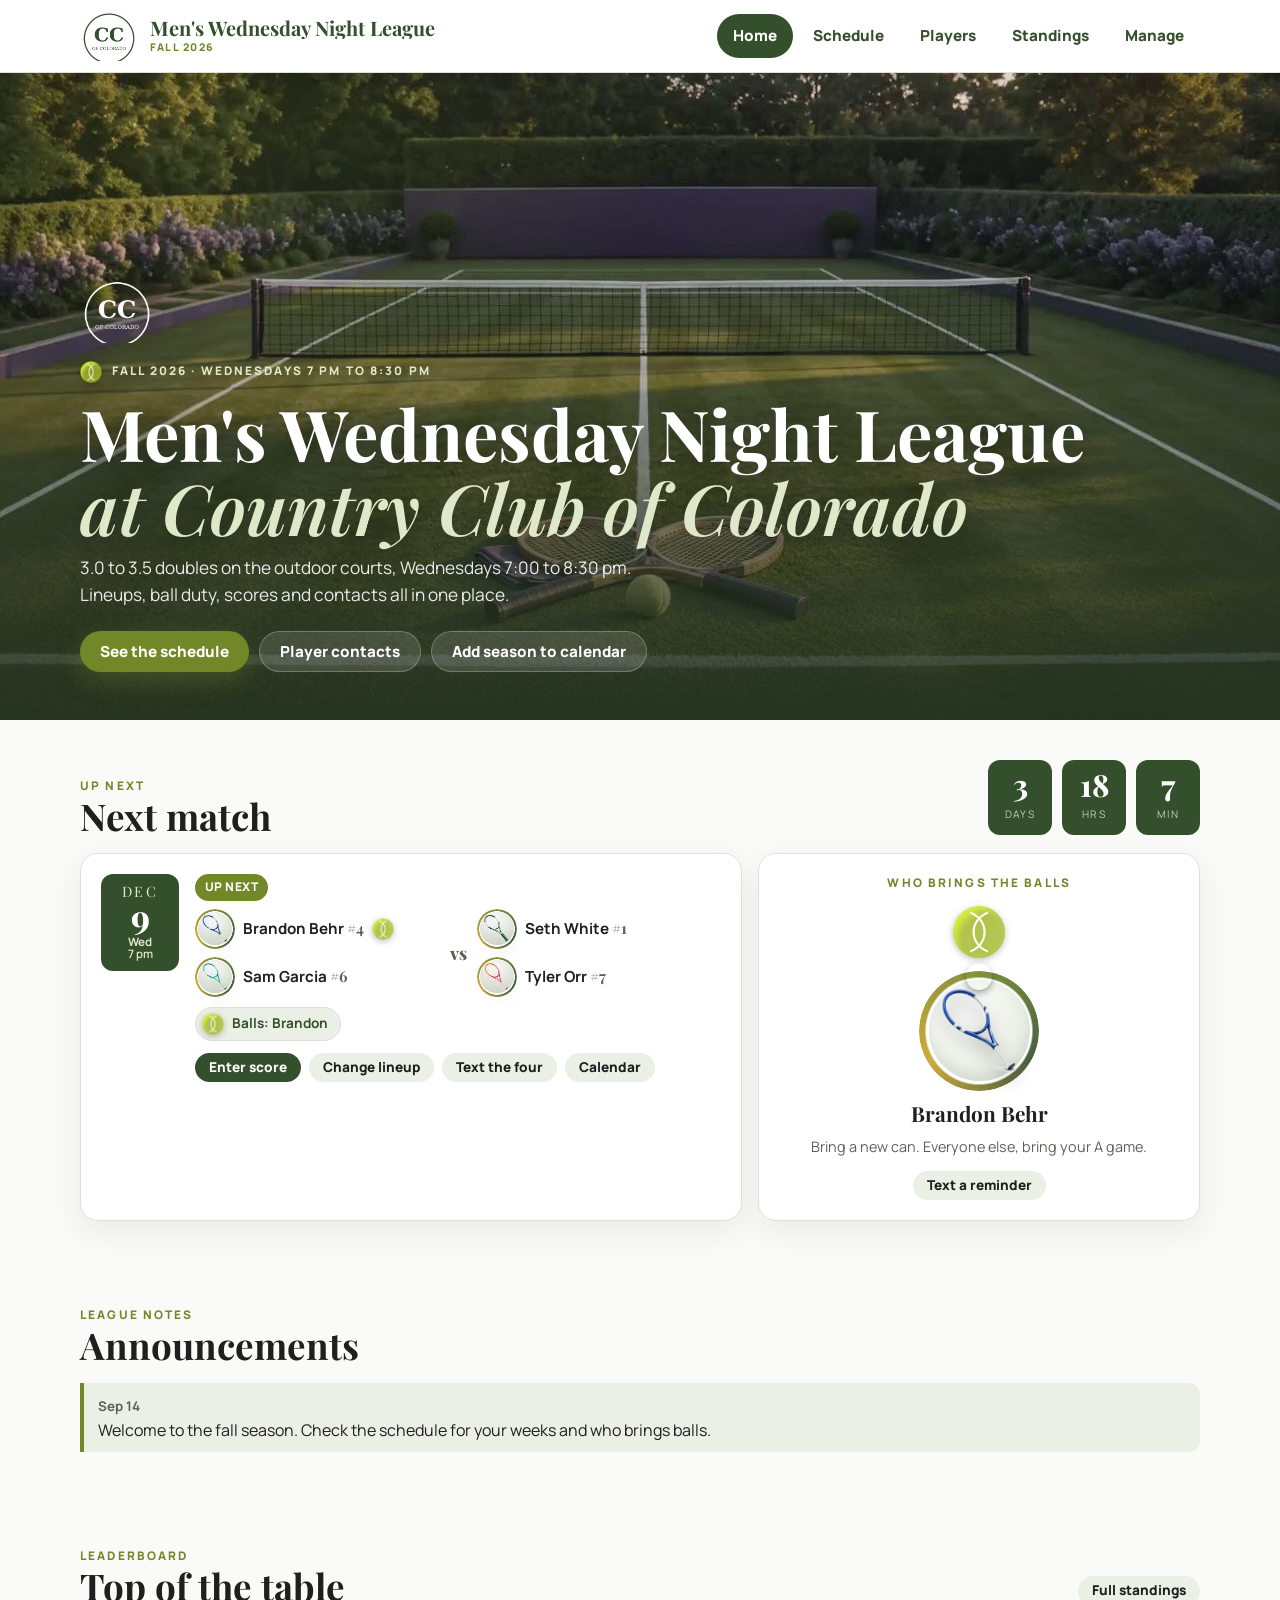
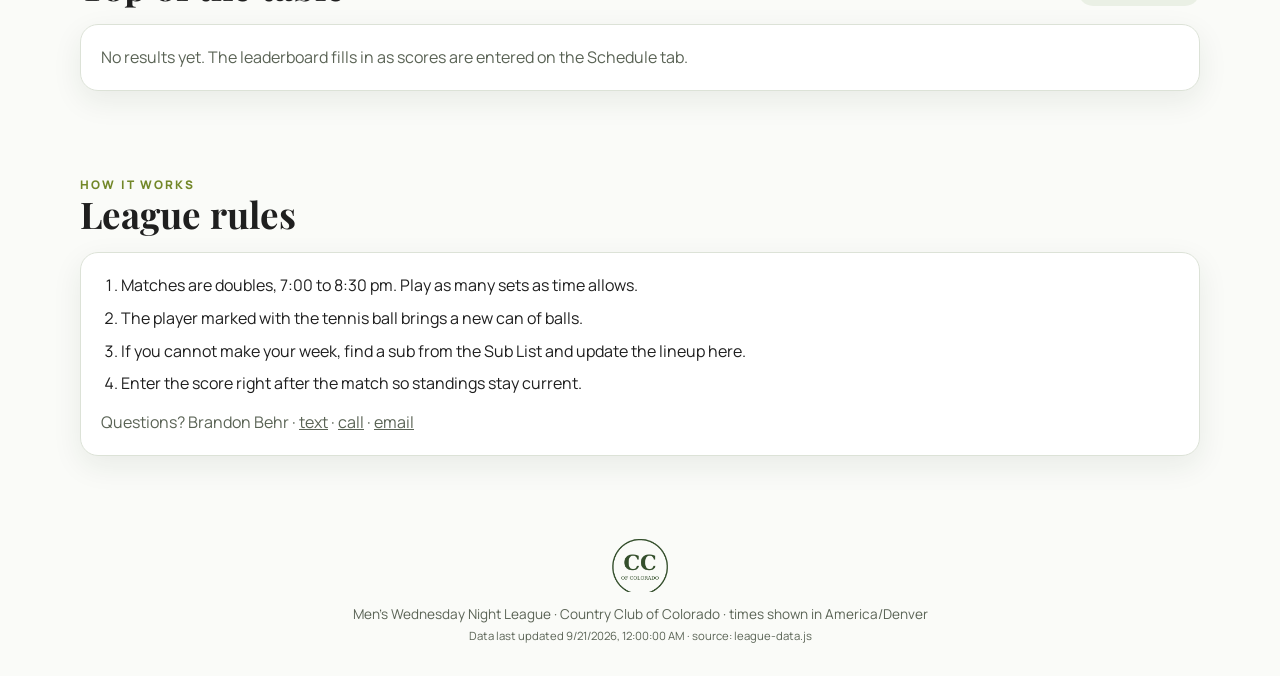
==== commit 3d1bd6e8: "Club branding, fixed light nav, club courts hero, working match buttons on Home - Home-page Enter sc" ====
--- a/site/index.html
+++ b/site/index.html
@@ -5,8 +5,8 @@
 <meta name="viewport" content="width=device-width,initial-scale=1,viewport-fit=cover">
 <title>Tennis League</title>
 <meta name="description" content="League schedule, lineups, scores, standings and player contacts.">
-<meta name="theme-color" content="#0a1424">
-<link rel="icon" href="assets/crest-fallback.webp" type="image/webp">
+<meta name="theme-color" content="#344f2c">
+<link rel="icon" href="assets/club-logo.png" type="image/png">
 <link rel="stylesheet" href="css/style.css">
 </head>
 <body>
@@ -15,7 +15,7 @@
 <header class="topbar">
   <div class="wrap">
     <a class="brand" href="#home">
-      <img class="crest" id="crest" alt="" width="42" height="42">
+      <img class="crest" id="crest" alt="Country Club of Colorado">
       <span><b id="brand-name">Tennis League</b><small id="brand-season"></small></span>
     </a>
     <nav class="nav" id="nav">
@@ -38,10 +38,8 @@
         <video id="hero-video" muted loop playsinline autoplay preload="metadata"></video>
       </div>
       <div class="hero-haze"></div><div class="hero-rays"></div><div class="hero-grain"></div>
-      <div class="float-ball b1"><img alt="" data-art="ball"></div>
-      <div class="float-ball b2"><img alt="" data-art="ball"></div>
-      <div class="float-ball b3"><img alt="" data-art="ball"></div>
       <div class="hero-inner"><div class="wrap">
+        <img class="hero-logo" id="hero-logo" alt="">
         <span class="eyebrow"><span class="ball"><img alt="" data-art="ball"></span> <span id="hero-eyebrow"></span></span>
         <h1 id="hero-title"></h1>
         <p class="lead" id="hero-lead"></p>
@@ -121,15 +119,8 @@
 
 </main>
 
-<footer><div class="wrap"><span id="foot-text"></span><br><small id="foot-updated"></small></div></footer>
+<footer><div class="wrap"><img class="foot-logo" id="foot-logo" alt=""><span id="foot-text"></span><br><small id="foot-updated"></small></div></footer>
 
-<nav class="tabbar" id="tabbar">
-  <a href="#home" data-page="home"><svg viewBox="0 0 24 24" fill="none" stroke="currentColor" stroke-width="2"><path d="M3 11l9-8 9 8v10a1 1 0 0 1-1 1h-5v-7h-6v7H4a1 1 0 0 1-1-1z"/></svg>Home</a>
-  <a href="#schedule" data-page="schedule"><svg viewBox="0 0 24 24" fill="none" stroke="currentColor" stroke-width="2"><rect x="3" y="4" width="18" height="17" rx="2"/><path d="M3 9h18M8 2v4M16 2v4"/></svg>Schedule</a>
-  <a href="#players" data-page="players"><svg viewBox="0 0 24 24" fill="none" stroke="currentColor" stroke-width="2"><circle cx="9" cy="8" r="4"/><path d="M2 21a7 7 0 0 1 14 0M17 4a4 4 0 0 1 0 8M22 21a7 7 0 0 0-5-6.7"/></svg>Players</a>
-  <a href="#standings" data-page="standings"><svg viewBox="0 0 24 24" fill="none" stroke="currentColor" stroke-width="2"><path d="M8 21V10M12 21V4M16 21v-7M4 21h16"/></svg>Standings</a>
-  <a href="#manage" data-page="manage"><svg viewBox="0 0 24 24" fill="none" stroke="currentColor" stroke-width="2"><path d="M12 20h9M16.5 3.5a2.1 2.1 0 0 1 3 3L7 19l-4 1 1-4z"/></svg>Manage</a>
-</nav>
 
 <dialog class="modal" id="modal"><div class="inner"><div class="head"><h3 id="modal-title"></h3><button id="modal-close" aria-label="Close">×</button></div><div id="modal-body"></div></div></dialog>
 <div class="toast" id="toast"></div>
--- a/site/css/style.css
+++ b/site/css/style.css
@@ -1,15 +1,16 @@
 /* ============================================================
    League site styles. Tokens first, then layout, then motion.
    ============================================================ */
-@import url('https://fonts.googleapis.com/css2?family=Barlow+Condensed:wght@600;700;800&family=Manrope:wght@400;500;600;700;800&display=swap');
+@import url('https://fonts.googleapis.com/css2?family=Playfair+Display:wght@600;700;800&family=Manrope:wght@400;500;600;700;800&display=swap');
 
 :root{
-  --navy:#0a1424; --navy-2:#122036; --court:#1d5c45; --court-2:#2a7d5f;
-  --paper:#f4f7f2; --card:#ffffff; --ink:#14231d; --muted:#5f6f67; --line:#dfe6df; --soft:#eaf0e8;
-  --accent:#d5f23a; --accent-2:#b8d81b; --accent-ink:#22300a; --coral:#ff6b4a; --sky:#4cc3ff;
-  --radius:18px; --radius-s:12px; --shadow:0 10px 30px rgba(10,20,36,.10); --shadow-2:0 20px 50px rgba(10,20,36,.18);
-  --display:'Barlow Condensed',Impact,'Arial Narrow',sans-serif; --body:'Manrope',system-ui,-apple-system,Segoe UI,Roboto,sans-serif;
-  --bar-h:64px; --tab-h:66px;
+  /* Country Club of Colorado palette: forest green, olive, paper white, soft gray, charcoal, logo blue */
+  --navy:#1f2e1a; --navy-2:#2b3f24; --court:#344f2c; --court-2:#728728;
+  --paper:#fafbf8; --card:#ffffff; --ink:#1f1f1f; --muted:#5a6355; --line:#dce2d7; --soft:#eaf0e5;
+  --accent:#728728; --accent-2:#5d7020; --accent-ink:#ffffff; --coral:#b8532e; --sky:#2168a0; --gold:#c9a227;
+  --radius:18px; --radius-s:12px; --shadow:0 10px 30px rgba(31,46,26,.08); --shadow-2:0 20px 50px rgba(31,46,26,.16);
+  --display:'Playfair Display',Georgia,'Times New Roman',serif; --body:'Manrope',system-ui,-apple-system,Segoe UI,Roboto,sans-serif;
+  --bar-h:72px; --tab-h:0px;
   color-scheme:light only;
 }
 *{box-sizing:border-box}
@@ -18,35 +19,40 @@
 img{max-width:100%;display:block}
 a{color:inherit}
 button{font:inherit;color:inherit}
-h1,h2,h3,h4{font-family:var(--display);letter-spacing:.01em;line-height:1;margin:0;text-transform:uppercase}
-h1{font-size:clamp(2.6rem,7vw,5.2rem);font-weight:800}
-h2{font-size:clamp(1.7rem,4.5vw,2.6rem);font-weight:800}
-h3{font-size:1.35rem;font-weight:700}
-.eyebrow{font-family:var(--display);text-transform:uppercase;letter-spacing:.18em;font-size:.8rem;font-weight:700;color:var(--muted)}
+h1,h2,h3,h4{font-family:var(--display);letter-spacing:0;line-height:1.05;margin:0;text-transform:none}
+h1{font-size:clamp(2.2rem,6vw,4.4rem);font-weight:700}
+h2{font-size:clamp(1.6rem,4vw,2.3rem);font-weight:700}
+h3{font-size:1.3rem;font-weight:700}
+.eyebrow{font-family:var(--body);text-transform:uppercase;letter-spacing:.18em;font-size:.74rem;font-weight:800;color:var(--court-2)}
 .hidden{display:none!important}
 .sr-only{position:absolute;width:1px;height:1px;overflow:hidden;clip:rect(0 0 0 0);white-space:nowrap}
 .wrap{width:min(1120px,100% - 32px);margin-inline:auto}
 
-/* ---------- top bar ---------- */
-.topbar{position:sticky;top:0;z-index:50;height:var(--bar-h);background:rgba(10,20,36,.82);backdrop-filter:blur(14px);-webkit-backdrop-filter:blur(14px);color:#fff;border-bottom:1px solid rgba(255,255,255,.08)}
-.topbar .wrap{display:flex;align-items:center;gap:14px;height:100%}
-.brand{display:flex;align-items:center;gap:12px;text-decoration:none;min-width:0}
-.brand .crest{width:42px;height:42px;border-radius:50%;object-fit:contain;background:radial-gradient(circle,#fff 0,#dfe 70%,transparent 72%);flex:none;animation:crestPulse 6s ease-in-out infinite}
-.brand b{font-family:var(--display);font-size:1.25rem;font-weight:800;letter-spacing:.02em;text-transform:uppercase;white-space:nowrap;overflow:hidden;text-overflow:ellipsis}
-.brand small{display:block;font-size:.7rem;opacity:.75;font-weight:600;letter-spacing:.08em;text-transform:uppercase}
+/* ---------- top bar: fixed, light, always visible ---------- */
+body{padding-top:var(--bar-h)}
+.topbar{position:fixed;top:0;left:0;right:0;z-index:50;background:rgba(255,255,255,.96);backdrop-filter:blur(12px);-webkit-backdrop-filter:blur(12px);color:var(--court);border-bottom:1px solid var(--line);box-shadow:0 6px 24px rgba(31,46,26,.08);transition:box-shadow .3s}
+.topbar.scrolled{box-shadow:0 10px 30px rgba(31,46,26,.14)}
+.topbar .wrap{display:flex;align-items:center;gap:16px;height:var(--bar-h);flex-wrap:wrap}
+.brand{display:flex;align-items:center;gap:12px;text-decoration:none;min-width:0;height:var(--bar-h)}
+.brand .crest{height:50px;width:auto;max-width:70px;object-fit:contain;flex:none}
+.brand b{font-family:var(--display);font-size:1.25rem;font-weight:700;color:var(--court);white-space:nowrap;overflow:hidden;text-overflow:ellipsis;display:block;line-height:1.1}
+.brand small{display:block;font-size:.66rem;color:var(--court-2);font-weight:800;letter-spacing:.14em;text-transform:uppercase}
 .nav{margin-left:auto;display:flex;gap:4px}
-.nav a{padding:8px 14px;border-radius:999px;text-decoration:none;font-weight:700;font-size:.92rem;opacity:.8;transition:.25s}
-.nav a:hover{opacity:1;background:rgba(255,255,255,.08)}
-.nav a.active{opacity:1;background:var(--accent);color:var(--accent-ink)}
-@media (max-width:760px){.nav{display:none}}
-@media (max-width:480px){.brand b{font-size:1rem}.brand small{font-size:.62rem}}
-
-/* bottom tab bar (phones) */
-.tabbar{position:fixed;left:0;right:0;bottom:0;z-index:50;display:none;height:calc(var(--tab-h) + env(safe-area-inset-bottom));padding-bottom:env(safe-area-inset-bottom);background:rgba(10,20,36,.92);backdrop-filter:blur(14px);-webkit-backdrop-filter:blur(14px);border-top:1px solid rgba(255,255,255,.08)}
-.tabbar a{flex:1;display:flex;flex-direction:column;align-items:center;justify-content:center;gap:3px;color:#fff;text-decoration:none;font-size:.7rem;font-weight:700;opacity:.65;transition:.25s}
-.tabbar a svg{width:22px;height:22px}
-.tabbar a.active{opacity:1;color:var(--accent)}
-@media (max-width:760px){.tabbar{display:flex}body{padding-bottom:calc(var(--tab-h) + env(safe-area-inset-bottom))}}
+.nav a{padding:10px 16px;border-radius:999px;text-decoration:none;font-weight:800;font-size:.95rem;color:var(--court);transition:.25s;white-space:nowrap}
+.nav a:hover{background:var(--soft)}
+.nav a.active{background:var(--court);color:#fff}
+@media (max-width:760px){
+  :root{--bar-h:112px}
+  .topbar .wrap{height:auto;align-items:stretch;gap:0}
+  .brand{height:62px}
+  .brand .crest{height:42px}
+  .brand b{font-size:1.05rem}
+  .nav{margin:0 -16px;padding:0 12px 8px;width:calc(100% + 32px);overflow-x:auto;-webkit-overflow-scrolling:touch;scrollbar-width:none;gap:2px}
+  .nav::-webkit-scrollbar{display:none}
+  .nav a{padding:9px 13px;font-size:.88rem}
+}
+@media (max-width:420px){.brand b{font-size:.95rem}}
+.tabbar{display:none}
 
 /* ---------- pages ---------- */
 .page{display:none;animation:pageIn .45s cubic-bezier(.2,.8,.2,1) both}
@@ -57,37 +63,32 @@
 .section-head p{margin:4px 0 0;color:var(--muted)}
 
 /* ---------- hero ---------- */
-.hero{position:relative;min-height:min(78vh,720px);background:var(--navy);color:#fff;overflow:hidden;display:flex;align-items:flex-end;isolation:isolate}
+.hero{position:relative;min-height:min(72vh,680px);background:var(--navy);color:#fff;overflow:hidden;display:flex;align-items:flex-end;isolation:isolate}
 .hero-media{position:absolute;inset:0;z-index:-3}
 .hero-media img,.hero-media video{width:100%;height:100%;object-fit:cover;object-position:center 60%;animation:kenburns 26s ease-in-out infinite alternate;will-change:transform}
 .hero-media video{display:none}
 .hero.has-video .hero-media video{display:block}
 .hero.has-video .hero-media img{display:none}
 .hero-haze{position:absolute;inset:0;z-index:-2;background:
-  radial-gradient(60% 50% at 20% 10%,rgba(213,242,58,.18),transparent 60%),
-  radial-gradient(50% 40% at 85% 20%,rgba(76,195,255,.16),transparent 60%),
-  linear-gradient(180deg,rgba(10,20,36,.15) 0%,rgba(10,20,36,.35) 45%,rgba(10,20,36,.92) 100%);
+  radial-gradient(60% 50% at 20% 10%,rgba(114,135,40,.22),transparent 60%),
+  linear-gradient(180deg,rgba(31,46,26,.08) 0%,rgba(31,46,26,.30) 45%,rgba(31,46,26,.92) 100%);
   animation:haze 14s ease-in-out infinite alternate}
 .hero-rays{position:absolute;inset:-20%;z-index:-2;background:conic-gradient(from 200deg at 50% -10%,transparent 0 40%,rgba(255,255,255,.07) 42%,transparent 44%,transparent 48%,rgba(255,255,255,.05) 50%,transparent 52%);mix-blend-mode:screen;animation:rays 18s linear infinite;opacity:.9}
 .hero-grain{position:absolute;inset:0;z-index:-1;opacity:.08;background-image:url("data:image/svg+xml;utf8,<svg xmlns='http://www.w3.org/2000/svg' width='160' height='160'><filter id='n'><feTurbulence type='fractalNoise' baseFrequency='.9' numOctaves='2' stitchTiles='stitch'/></filter><rect width='100%' height='100%' filter='url(%23n)'/></svg>");pointer-events:none}
-.hero-inner{position:relative;padding:120px 0 48px;width:100%}
-.hero .eyebrow{color:var(--accent);display:inline-flex;align-items:center;gap:10px}
+.hero-inner{position:relative;padding:90px 0 48px;width:100%}
+.hero .eyebrow{color:#dfe8c8;display:inline-flex;align-items:center;gap:10px}
+.hero-logo{height:64px;width:auto;margin-bottom:18px;filter:drop-shadow(0 6px 18px rgba(0,0,0,.35))}
 .hero h1{margin:8px 0 10px;text-shadow:0 10px 40px rgba(0,0,0,.45)}
-.hero h1 span{display:block;color:var(--accent)}
+.hero h1 span{display:block;color:#dfe8c8;font-style:italic;font-weight:600}
 .hero p.lead{max-width:620px;font-size:1.08rem;opacity:.9;margin:0 0 22px}
 .hero-actions{display:flex;gap:10px;flex-wrap:wrap}
-.float-ball{position:absolute;z-index:0;pointer-events:none;filter:drop-shadow(0 18px 20px rgba(0,0,0,.45))}
-.float-ball img{width:100%;height:100%;animation:ballSpin var(--spin,4s) linear infinite}
-.float-ball.b1{width:78px;height:78px;right:8%;top:16%;animation:bob 7s ease-in-out infinite}
-.float-ball.b2{width:44px;height:44px;right:30%;top:18%;animation:bob 9s ease-in-out -3s infinite;--spin:6s}
-.float-ball.b3{width:120px;height:120px;left:-30px;top:12%;opacity:.55;animation:bob 11s ease-in-out -5s infinite;--spin:9s;filter:blur(1px) drop-shadow(0 18px 20px rgba(0,0,0,.45))}
-@media (max-width:760px){.float-ball.b1{width:56px;height:56px;right:6%;top:12%}.float-ball.b3{display:none}.hero-inner{padding-top:90px}}
+@media (max-width:760px){.hero-inner{padding-top:70px}.hero-logo{height:52px}}
 
 /* ---------- buttons ---------- */
 .btn{display:inline-flex;align-items:center;justify-content:center;gap:8px;border:0;border-radius:999px;padding:12px 20px;font-weight:800;text-decoration:none;cursor:pointer;transition:transform .2s cubic-bezier(.2,.8,.2,1),box-shadow .2s,background .2s;line-height:1;white-space:nowrap;font-size:.95rem;position:relative;overflow:hidden}
 .btn:active{transform:scale(.97)}
-.btn.primary{background:var(--accent);color:var(--accent-ink);box-shadow:0 8px 24px rgba(213,242,58,.35)}
-.btn.primary:hover{transform:translateY(-2px);box-shadow:0 14px 30px rgba(213,242,58,.45)}
+.btn.primary{background:var(--court-2);color:#fff;box-shadow:0 8px 24px rgba(114,135,40,.35)}
+.btn.primary:hover{transform:translateY(-2px);box-shadow:0 14px 30px rgba(114,135,40,.45)}
 .btn.ghost{background:rgba(255,255,255,.12);color:#fff;border:1px solid rgba(255,255,255,.25)}
 .btn.ghost:hover{background:rgba(255,255,255,.2)}
 .btn.soft{background:var(--soft);color:var(--ink)}
@@ -113,12 +114,12 @@
 .pill.unfinished{background:#fff3d6;color:#8a5a00}
 .pill.canceled{background:#ffe3de;color:#9a2b12}
 .pill.rescheduled{background:#e2efff;color:#0d4a8f}
-.pill.next{background:var(--accent);color:var(--accent-ink)}
+.pill.next{background:var(--court-2);color:#fff}
 .pill.today{background:var(--coral);color:#fff}
 
 /* ---------- 3D spinning racquet avatar ---------- */
 .avatar{--size:64px;width:var(--size);height:var(--size);position:relative;perspective:600px;flex:none;display:grid;place-items:center}
-.avatar .ring{position:absolute;inset:0;border-radius:50%;background:conic-gradient(from 0deg,var(--accent),var(--court-2),var(--accent-2),var(--court),var(--accent));-webkit-mask:radial-gradient(circle,transparent 62%,#000 64%,#000 72%,transparent 74%);mask:radial-gradient(circle,transparent 62%,#000 64%,#000 72%,transparent 74%);animation:ringRot 9s linear infinite;opacity:.9}
+.avatar .ring{position:absolute;inset:0;border-radius:50%;background:conic-gradient(from 0deg,var(--court-2),var(--court),var(--gold),var(--court-2));-webkit-mask:radial-gradient(circle,transparent 62%,#000 64%,#000 72%,transparent 74%);mask:radial-gradient(circle,transparent 62%,#000 64%,#000 72%,transparent 74%);animation:ringRot 9s linear infinite;opacity:.9}
 .avatar .ring.two{inset:-7%;-webkit-mask:radial-gradient(circle,transparent 78%,#000 80%,#000 84%,transparent 86%);mask:radial-gradient(circle,transparent 78%,#000 80%,#000 84%,transparent 86%);animation-direction:reverse;animation-duration:14s;opacity:.55}
 .avatar .disc{position:absolute;inset:8%;border-radius:50%;background:radial-gradient(circle at 35% 30%,#fff,var(--soft) 60%,var(--line));box-shadow:inset 0 -6px 14px rgba(0,0,0,.08)}
 .avatar .spin{position:relative;width:74%;height:74%;transform-style:preserve-3d;animation:racquetSpin var(--spin-time,7s) cubic-bezier(.45,.05,.55,.95) infinite;animation-delay:var(--delay,0s)}
@@ -138,7 +139,7 @@
 .ball img{width:100%;height:100%;animation:ballSpin 3.2s linear infinite}
 .ball.lg{width:54px;height:54px}
 .ball.bounce{animation:bounce 1.6s cubic-bezier(.3,0,.7,1) infinite}
-.balls-chip{display:inline-flex;align-items:center;gap:8px;background:linear-gradient(90deg,#fdfbe8,#f2f8c6);border:1px solid #e3ecad;border-radius:999px;padding:5px 12px 5px 6px;font-weight:700;font-size:.85rem;color:#4b5a00}
+.balls-chip{display:inline-flex;align-items:center;gap:8px;background:var(--soft);border:1px solid var(--line);border-radius:999px;padding:5px 12px 5px 6px;font-weight:700;font-size:.85rem;color:var(--court)}
 
 /* ---------- match cards ---------- */
 .match{display:grid;grid-template-columns:78px 1fr;gap:16px;align-items:start}
@@ -147,8 +148,8 @@
 .match .date .day{font-family:var(--display);font-size:2.1rem;font-weight:800}
 .match .date .dow{font-size:.72rem;color:var(--muted);font-weight:700;margin-top:2px}
 .match .date .time{font-size:.72rem;color:var(--muted);font-weight:600}
-.match.next .date{background:var(--accent);color:var(--accent-ink)}
-.match.next .date .mon,.match.next .date .dow,.match.next .date .time{color:var(--accent-ink)}
+.match.next .date{background:var(--court);color:#fff}
+.match.next .date .mon,.match.next .date .dow,.match.next .date .time{color:#dfe8c8}
 .match .teams{display:grid;grid-template-columns:1fr auto 1fr;gap:10px;align-items:center}
 .team{display:flex;flex-direction:column;gap:8px;min-width:0}
 .player-line{display:flex;align-items:center;gap:8px;min-width:0}
@@ -157,11 +158,11 @@
 .vs{font-family:var(--display);font-weight:800;color:var(--muted);font-size:1.1rem;text-align:center}
 .score{font-family:var(--display);font-weight:800;font-size:1.6rem;display:flex;gap:10px;align-items:center;flex-wrap:wrap}
 .score .set{background:var(--soft);border-radius:10px;padding:2px 10px;display:inline-flex;gap:6px;align-items:center}
-.score .set.won{background:var(--accent);color:var(--accent-ink)}
+.score .set.won{background:var(--court);color:#fff}
 .score .tb{font-size:.7rem;font-weight:700;letter-spacing:.1em;opacity:.7}
 .match-meta{display:flex;gap:10px;flex-wrap:wrap;align-items:center;margin-top:10px;font-size:.85rem;color:var(--muted)}
 .match-actions{display:flex;gap:8px;flex-wrap:wrap;margin-top:12px}
-.month-label{font-family:var(--display);font-size:1.3rem;font-weight:800;letter-spacing:.06em;margin:26px 0 10px;color:var(--muted);text-transform:uppercase;display:flex;align-items:center;gap:12px}
+.month-label{font-family:var(--body);font-size:.85rem;font-weight:800;letter-spacing:.16em;margin:26px 0 10px;color:var(--court-2);text-transform:uppercase;display:flex;align-items:center;gap:12px}
 .month-label:after{content:"";flex:1;height:1px;background:var(--line)}
 @media (max-width:560px){.match{grid-template-columns:64px 1fr;gap:12px}.match .date .day{font-size:1.7rem}.match .teams{grid-template-columns:1fr;gap:6px}.vs{text-align:left;padding-left:44px;font-size:.9rem}}
 
@@ -181,13 +182,13 @@
 .cal .d.has.played{background:var(--navy-2)}
 .cal .d.has.canceled{background:#a33a22;text-decoration:line-through}
 .cal .d.today{outline:2px solid var(--coral);outline-offset:2px}
-.cal .d.has i{position:absolute;right:4px;top:4px;width:8px;height:8px;border-radius:50%;background:var(--accent);animation:pulse 2s ease-in-out infinite}
+.cal .d.has i{position:absolute;right:4px;top:4px;width:8px;height:8px;border-radius:50%;background:var(--gold);animation:pulse 2s ease-in-out infinite}
 .cal-month{margin-bottom:22px}
 .cal-month h3{margin-bottom:10px}
 
 /* ---------- players ---------- */
 .player-card{display:flex;flex-direction:column;align-items:center;text-align:center;gap:10px;padding-top:26px;overflow:hidden}
-.player-card:before{content:"";position:absolute;inset:0 0 auto 0;height:86px;background:linear-gradient(135deg,var(--navy),var(--court));z-index:0;opacity:.95}
+.player-card:before{content:"";position:absolute;inset:0 0 auto 0;height:86px;background:linear-gradient(135deg,var(--court),var(--court-2));z-index:0;opacity:.95}
 .player-card .avatar{z-index:1;margin-top:8px}
 .player-card h3{font-size:1.5rem;z-index:1}
 .player-card .num-badge{font-family:var(--display);font-size:.8rem;letter-spacing:.14em;color:var(--muted)}
@@ -212,7 +213,7 @@
 .rank-3 .rank{color:#a0522d}
 .who{display:flex;align-items:center;gap:10px;font-weight:800}
 .bar{height:6px;border-radius:99px;background:var(--soft);overflow:hidden;min-width:80px}
-.bar i{display:block;height:100%;width:0;background:linear-gradient(90deg,var(--court-2),var(--accent));border-radius:99px;transition:width 1.2s cubic-bezier(.2,.8,.2,1)}
+.bar i{display:block;height:100%;width:0;background:linear-gradient(90deg,var(--court),var(--court-2));border-radius:99px;transition:width 1.2s cubic-bezier(.2,.8,.2,1)}
 .form{display:flex;gap:4px}
 .form i{width:10px;height:10px;border-radius:50%;background:var(--line)}
 .form i.w{background:#2ecc71}.form i.l{background:#ff6b4a}
@@ -229,17 +230,17 @@
 .spotlight{display:grid;grid-template-columns:1.2fr .8fr;gap:16px}
 @media (max-width:820px){.spotlight{grid-template-columns:1fr}}
 .countdown{display:flex;gap:10px}
-.countdown div{background:var(--navy);color:#fff;border-radius:12px;padding:10px 12px;min-width:64px;text-align:center}
+.countdown div{background:var(--court);color:#fff;border-radius:12px;padding:10px 12px;min-width:64px;text-align:center}
 .countdown b{display:block;font-family:var(--display);font-size:1.9rem;font-weight:800;line-height:1}
 .countdown span{font-size:.65rem;letter-spacing:.12em;text-transform:uppercase;opacity:.7}
-.announce{border-left:4px solid var(--accent);padding:10px 14px;background:var(--soft);border-radius:0 12px 12px 0;margin-bottom:10px}
+.announce{border-left:4px solid var(--court-2);padding:10px 14px;background:var(--soft);border-radius:0 12px 12px 0;margin-bottom:10px}
 .announce small{color:var(--muted);font-weight:700}
 
 /* ---------- forms / manage ---------- */
 .form-grid{display:grid;gap:12px;grid-template-columns:repeat(auto-fit,minmax(200px,1fr))}
 label.f{display:flex;flex-direction:column;gap:4px;font-size:.8rem;font-weight:800;color:var(--muted);text-transform:uppercase;letter-spacing:.06em}
 label.f input,label.f select,label.f textarea{font:inherit;font-size:1rem;font-weight:600;color:var(--ink);background:var(--card);border:1px solid var(--line);border-radius:10px;padding:10px 12px;text-transform:none;letter-spacing:0}
-label.f input:focus,label.f select:focus,label.f textarea:focus{outline:2px solid var(--accent);border-color:transparent}
+label.f input:focus,label.f select:focus,label.f textarea:focus{outline:2px solid var(--court-2);border-color:transparent}
 label.f.inline{flex-direction:row;align-items:center;gap:8px}
 label.f.inline input[type=checkbox]{width:20px;height:20px}
 .manage-tabs{display:flex;gap:8px;flex-wrap:wrap;margin:16px 0}
@@ -254,16 +255,16 @@
 .ok{background:#e2f6e8;color:#14683a;border-radius:10px;padding:10px 12px;font-size:.9rem;margin-top:8px}
 .avatar-picker{display:flex;gap:6px;flex-wrap:wrap}
 .avatar-picker button{width:44px;height:44px;border-radius:50%;border:2px solid var(--line);background:var(--soft);padding:4px;cursor:pointer}
-.avatar-picker button.on{border-color:var(--accent);box-shadow:0 0 0 3px rgba(213,242,58,.4)}
+.avatar-picker button.on{border-color:var(--court-2);box-shadow:0 0 0 3px rgba(114,135,40,.3)}
 .avatar-picker button img{width:100%;height:100%;object-fit:contain}
 .status-choice{display:flex;gap:6px;flex-wrap:wrap}
 .status-choice button{border:1px solid var(--line);background:var(--card);border-radius:999px;padding:8px 12px;font-weight:800;font-size:.82rem;cursor:pointer}
 .status-choice button[aria-pressed=true]{background:var(--ink);color:var(--paper);border-color:var(--ink)}
-.savebar{position:sticky;bottom:calc(var(--tab-h) + 8px);z-index:40;background:var(--navy);color:#fff;border-radius:14px;padding:10px 14px;display:flex;gap:10px;align-items:center;flex-wrap:wrap;box-shadow:var(--shadow-2);margin-top:20px}
+.savebar{position:sticky;bottom:12px;z-index:40;background:var(--court);color:#fff;border-radius:14px;padding:10px 14px;display:flex;gap:10px;align-items:center;flex-wrap:wrap;box-shadow:var(--shadow-2);margin-top:20px}
 @media (min-width:761px){.savebar{bottom:12px}}
 .savebar .status{flex:1;font-size:.85rem;opacity:.85;min-width:160px}
-.banner{background:var(--accent);color:var(--accent-ink);padding:10px 16px;font-weight:700;display:flex;gap:12px;align-items:center;justify-content:center;flex-wrap:wrap;text-align:center}
-.toast{position:fixed;left:50%;bottom:calc(var(--tab-h) + 20px);transform:translateX(-50%) translateY(20px);background:var(--ink);color:var(--paper);padding:12px 18px;border-radius:999px;font-weight:700;opacity:0;transition:.3s;z-index:100;pointer-events:none;box-shadow:var(--shadow-2);max-width:90vw;text-align:center}
+.banner{background:var(--court-2);color:#fff;padding:10px 16px;font-weight:700;display:flex;gap:12px;align-items:center;justify-content:center;flex-wrap:wrap;text-align:center}
+.toast{position:fixed;left:50%;bottom:24px;transform:translateX(-50%) translateY(20px);background:var(--ink);color:var(--paper);padding:12px 18px;border-radius:999px;font-weight:700;opacity:0;transition:.3s;z-index:100;pointer-events:none;box-shadow:var(--shadow-2);max-width:90vw;text-align:center}
 .toast.show{opacity:1;transform:translateX(-50%)}
 @media (min-width:761px){.toast{bottom:24px}}
 
@@ -277,6 +278,7 @@
 
 /* ---------- footer ---------- */
 footer{padding:40px 0 30px;color:var(--muted);font-size:.85rem;text-align:center}
+footer .foot-logo{height:56px;width:auto;margin:0 auto 12px;display:block}
 footer a{color:inherit}
 
 /* ---------- reveal on scroll ---------- */
@@ -300,4 +302,4 @@
   *,*:before,*:after{animation-duration:.001s!important;animation-iteration-count:1!important;transition-duration:.001s!important}
   .reveal{opacity:1;transform:none}
 }
-@media print{.topbar,.tabbar,.hero-media,.float-ball,.savebar,.match-actions,.group-actions{display:none!important}.page{display:block!important}}
+@media print{.topbar,.hero-media,.savebar,.match-actions,.group-actions{display:none!important}.page{display:block!important}body{padding-top:0}}
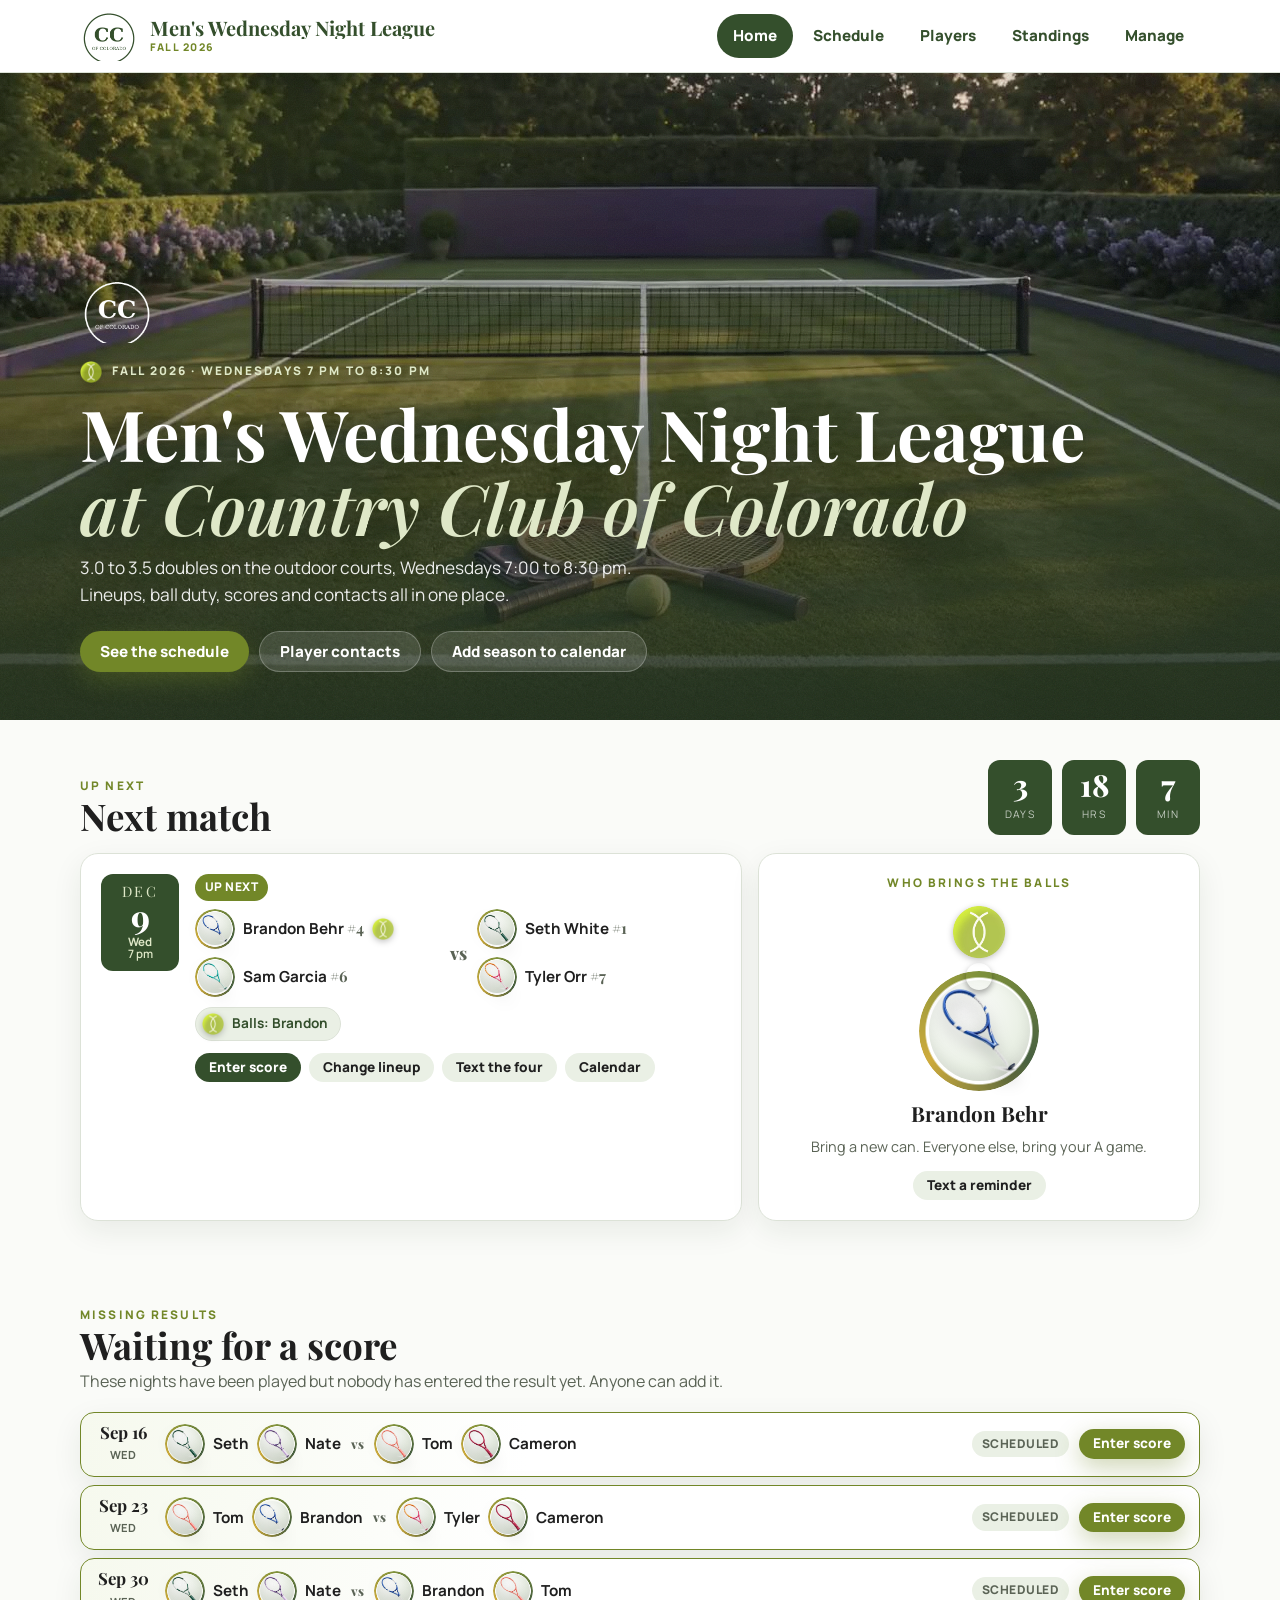
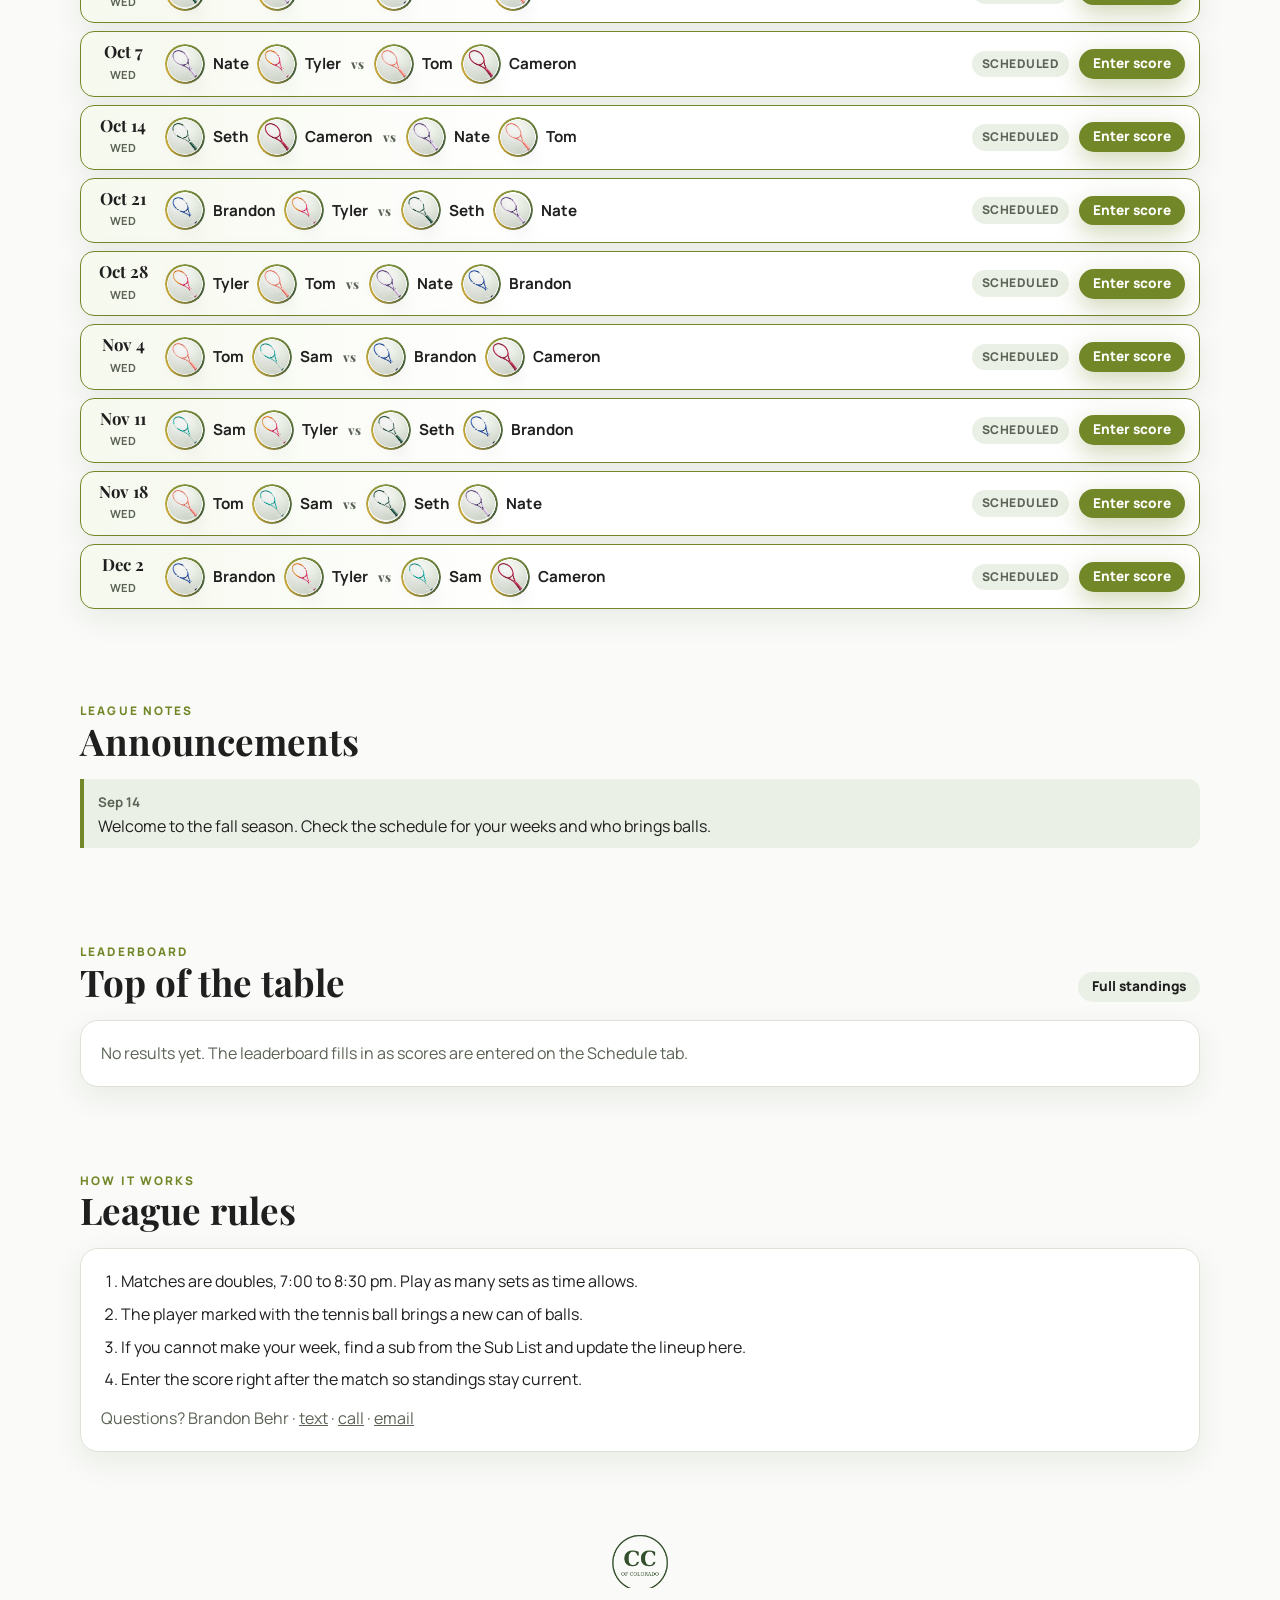
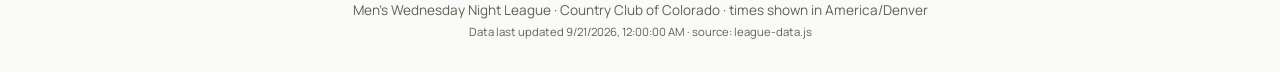
==== commit 16acba92: "Keep past matches reachable for score entry Home page gains a Waiting for a score list for any playe" ====
--- a/site/index.html
+++ b/site/index.html
@@ -54,6 +54,14 @@
       <section class="block">
         <div class="section-head"><div><span class="eyebrow">Up next</span><h2 id="next-title">Next match</h2></div><div id="next-count" class="countdown"></div></div>
         <div class="spotlight" id="spotlight"></div>
+      </section>
+      <section class="block" id="home-pending-block">
+        <div class="section-head"><div><span class="eyebrow">Missing results</span><h2>Waiting for a score</h2><p>These nights have been played but nobody has entered the result yet. Anyone can add it.</p></div></div>
+        <div id="home-pending"></div>
+      </section>
+      <section class="block reveal" id="home-recent-block">
+        <div class="section-head"><div><span class="eyebrow">Latest results</span><h2>Recent matches</h2></div><a class="btn soft small" href="#schedule">All matches</a></div>
+        <div id="home-recent"></div>
       </section>
       <section class="block reveal" id="home-announce-block">
         <div class="section-head"><div><span class="eyebrow">League notes</span><h2>Announcements</h2></div></div>
--- a/site/css/style.css
+++ b/site/css/style.css
@@ -165,6 +165,22 @@
 .month-label{font-family:var(--body);font-size:.85rem;font-weight:800;letter-spacing:.16em;margin:26px 0 10px;color:var(--court-2);text-transform:uppercase;display:flex;align-items:center;gap:12px}
 .month-label:after{content:"";flex:1;height:1px;background:var(--line)}
 @media (max-width:560px){.match{grid-template-columns:64px 1fr;gap:12px}.match .date .day{font-size:1.7rem}.match .teams{grid-template-columns:1fr;gap:6px}.vs{text-align:left;padding-left:44px;font-size:.9rem}}
+
+/* compact match rows (home: waiting for a score, recent results) */
+.crow{display:grid;grid-template-columns:auto 1fr auto;gap:14px;align-items:center;background:var(--card);border:1px solid var(--line);border-radius:14px;padding:10px 14px;margin-bottom:8px;box-shadow:var(--shadow)}
+.crow.pending{border-color:var(--court-2);background:linear-gradient(90deg,#f6f9ee,var(--card) 40%)}
+.crow-date{text-align:center;min-width:56px}
+.crow-date b{display:block;font-family:var(--display);font-size:1.05rem;line-height:1.1}
+.crow-date small{color:var(--muted);font-weight:700;font-size:.7rem;text-transform:uppercase}
+.crow-teams{display:flex;align-items:center;gap:10px;flex-wrap:wrap;min-width:0}
+.crow-team{display:flex;gap:8px;flex-wrap:wrap;align-items:center}
+.crow-team.won .name{color:var(--court);font-weight:800}
+.crow-teams .vs{font-size:.8rem}
+.crow-right{display:flex;align-items:center;gap:10px;flex-wrap:wrap;justify-content:flex-end}
+.crow-right .score{font-size:1.1rem}
+.pill.needs{background:var(--court-2);color:#fff;animation:pulseSoft 2.2s ease-in-out infinite}
+@keyframes pulseSoft{0%,100%{box-shadow:0 0 0 0 rgba(114,135,40,.45)}50%{box-shadow:0 0 0 6px rgba(114,135,40,0)}}
+@media (max-width:640px){.crow{grid-template-columns:auto 1fr}.crow-right{grid-column:1/-1;justify-content:flex-start}}
 
 /* filters */
 .filters{display:flex;gap:8px;flex-wrap:wrap;margin-bottom:6px}
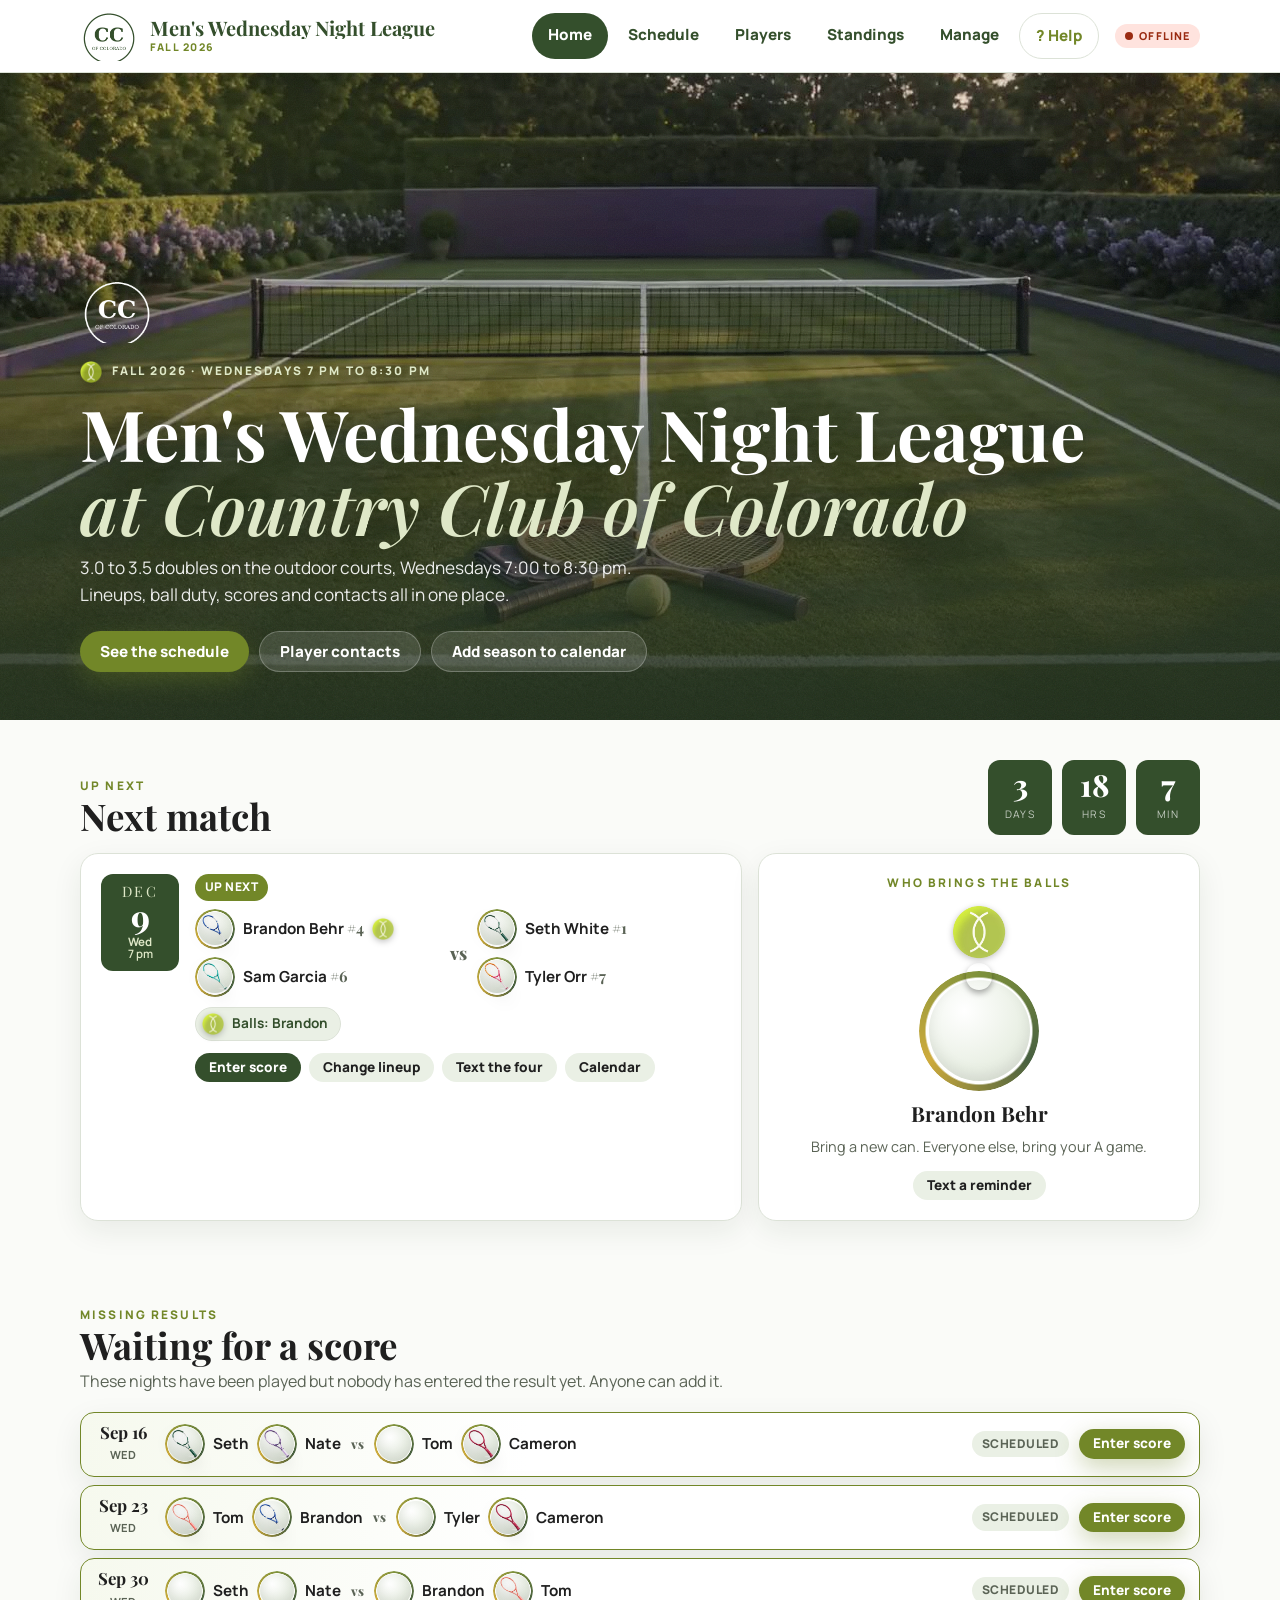
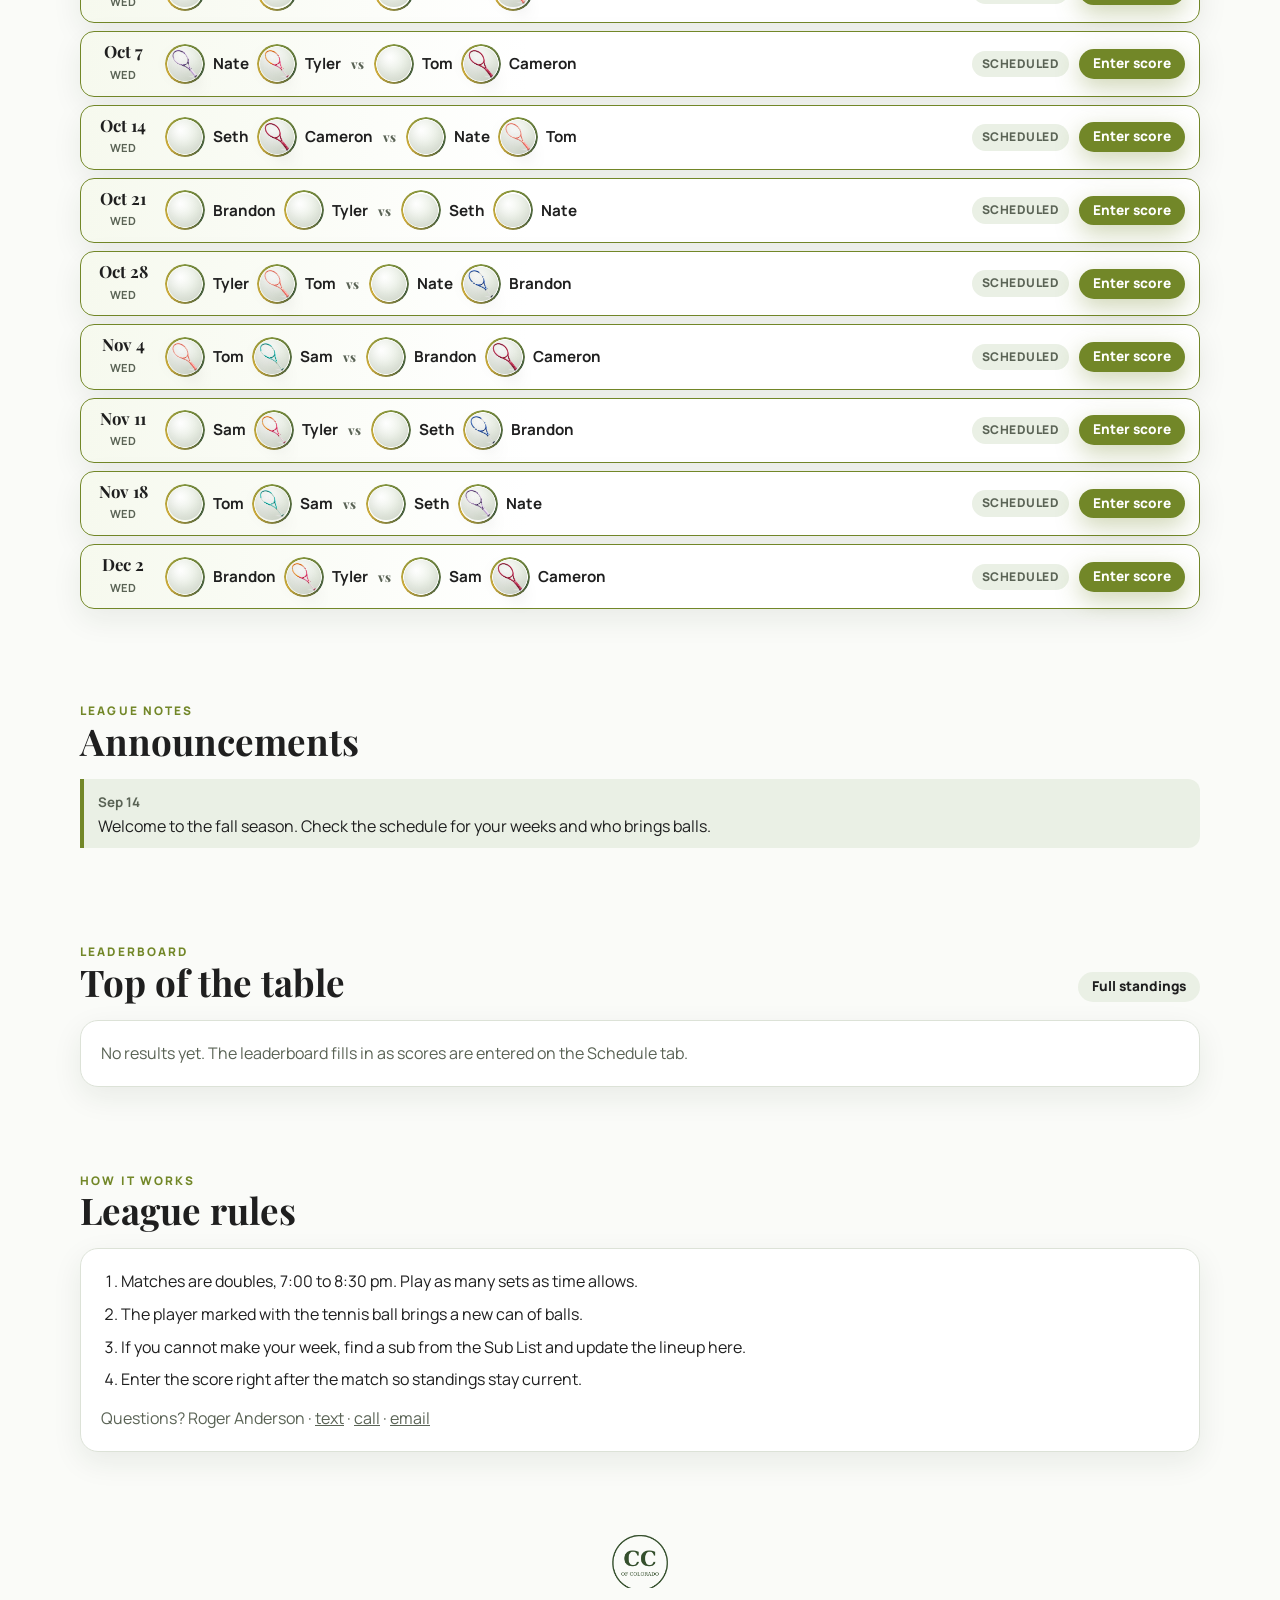
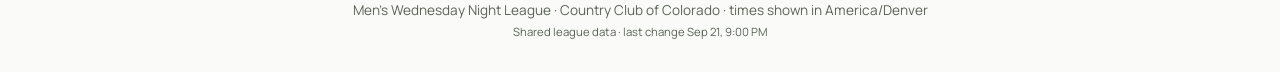
==== commit 817f5882: "Live shared saves, built-in help guide, plain-language Manage tab - Every edit is stored on a shared" ====
--- a/site/index.html
+++ b/site/index.html
@@ -24,7 +24,9 @@
       <a href="#players" data-page="players">Players</a>
       <a href="#standings" data-page="standings">Standings</a>
       <a href="#manage" data-page="manage">Manage</a>
+      <a href="#help" data-help class="help-link" title="How to use this site">? Help</a>
     </nav>
+    <span class="bar-right"><span class="sync-badge hidden" id="sync-badge" title="Changes are shared with everyone automatically"></span><button class="help-btn" data-help aria-label="How to use this site" title="How to use this site">?</button></span>
   </div>
 </header>
 
@@ -119,7 +121,7 @@
   <section class="page" id="page-manage">
     <div class="wrap">
       <section class="block">
-        <div class="section-head"><div><span class="eyebrow">Captain tools</span><h2>Manage the league</h2><p>Add or drop players, fix the schedule, enter scores. Changes save on this device instantly. Publish them with the buttons at the bottom.</p></div></div>
+        <div class="section-head"><div><span class="eyebrow">Captain tools</span><h2>Manage the league</h2><p>Add or drop players, fix the schedule, enter scores, post notes. Every change is saved and shared with the league automatically. <a href="#help" data-help>Need a walkthrough?</a></p></div></div>
         <div id="manage-root"></div>
       </section>
     </div>
@@ -130,6 +132,23 @@
 <footer><div class="wrap"><img class="foot-logo" id="foot-logo" alt=""><span id="foot-text"></span><br><small id="foot-updated"></small></div></footer>
 
 
+<dialog class="modal help" id="help"><div class="inner">
+  <div class="head"><h3>How to use this site</h3><button id="help-close" aria-label="Close">×</button></div>
+  <p class="help-intro">Tap a topic. Everything you change here shows up for everyone in the league within a minute, no app or login needed.</p>
+  <p class="eyebrow" style="margin:14px 0 6px">For players</p>
+  <details><summary>Find your nights and who you play with</summary><div>Open <b>Schedule</b>. Use the <b>All players</b> menu to show only your nights. The tennis ball next to a name means that person brings a new can of balls. Tap <b>Calendar</b> on a match to add it to your phone, or use <b>Download calendar</b> at the top for the whole season.</div></details>
+  <details><summary>Enter a score after your match</summary><div>On the home page, played nights without a result appear under <b>Waiting for a score</b>. Tap <b>Enter score</b>, tap <b>Played</b>, type the games for each set (left number is Team A, listed first), and tap <b>Save</b>. You can also do this from the <b>Schedule</b> tab on any match. Ran out of time mid-set? Choose <b>Unfinished</b> instead and the match will not count in the standings.</div></details>
+  <details><summary>Can't make your night? Swap in a sub</summary><div>Text someone from the <b>Sub list</b> on the Players page. Then on the match, tap <b>Change lineup</b> and pick the sub in your spot. Everyone sees the new lineup right away.</div></details>
+  <details><summary>Text, call or email anyone</summary><div>Open <b>Players</b>. Every card has <b>Text</b>, <b>Call</b> and <b>Email</b> buttons. <b>Text everyone</b> starts a group text. On a match, <b>Text the four</b> messages just that night's players with the date and lineup already typed.</div></details>
+  <details><summary>Put this on your home screen</summary><div>iPhone: tap the share button in Safari, then <b>Add to Home Screen</b>. Android: open the browser menu and choose <b>Add to Home screen</b>. It then opens like an app.</div></details>
+  <details><summary>How standings work</summary><div>Only matches marked <b>Played</b> count. Players are ranked by wins, then win percentage, then set difference, then game difference. Match tiebreaks count as a set, not as games.</div></details>
+  <p class="eyebrow" style="margin:18px 0 6px">For the captain or pro (Manage tab)</p>
+  <details><summary>Add, remove or replace a player</summary><div>Manage → <b>Players</b>. Edit names, numbers, phones and emails right in the list. <b>Add to roster</b> adds a player or sub. If someone drops out, tap <b>Replace everywhere</b> to put another player or sub into all of their remaining nights in one step.</div></details>
+  <details><summary>Change a date, lineup or ball duty</summary><div>Manage → <b>Schedule &amp; scores</b> → <b>Edit</b> on the night. You can move the date and time, swap any of the four players, choose who brings balls, cancel the night or add a note like a court number.</div></details>
+  <details><summary>Post an announcement</summary><div>Manage → <b>League info</b> → <b>Announcements</b>. Type a message and tap <b>Post</b>. It appears on the home page for everyone.</div></details>
+  <details><summary>Saving: how it works</summary><div>Every change on the Manage tab saves the moment you make it and is shared with the whole league automatically. The green <b>Live</b> badge at the top confirms the connection. If you are offline, the change waits on your phone and is sent as soon as you are back online. The <b>Save changes</b> button at the bottom of Manage simply re-sends everything, in case you want to be sure.</div></details>
+  <details><summary>Backups and starting a new season</summary><div>Manage → <b>Backup &amp; tools</b>. <b>Download backup</b> saves a copy of every player, match and score to a file. <b>Import</b> restores from one. <b>Season generator</b> builds a balanced rotation for a new season from any set of players.</div></details>
+</div></dialog>
 <dialog class="modal" id="modal"><div class="inner"><div class="head"><h3 id="modal-title"></h3><button id="modal-close" aria-label="Close">×</button></div><div id="modal-body"></div></div></dialog>
 <div class="toast" id="toast"></div>
 
--- a/site/css/style.css
+++ b/site/css/style.css
@@ -32,7 +32,7 @@
 body{padding-top:var(--bar-h)}
 .topbar{position:fixed;top:0;left:0;right:0;z-index:50;background:rgba(255,255,255,.96);backdrop-filter:blur(12px);-webkit-backdrop-filter:blur(12px);color:var(--court);border-bottom:1px solid var(--line);box-shadow:0 6px 24px rgba(31,46,26,.08);transition:box-shadow .3s}
 .topbar.scrolled{box-shadow:0 10px 30px rgba(31,46,26,.14)}
-.topbar .wrap{display:flex;align-items:center;gap:16px;height:var(--bar-h);flex-wrap:wrap}
+.topbar .wrap{display:flex;align-items:center;gap:16px;height:var(--bar-h);flex-wrap:wrap;position:relative}
 .brand{display:flex;align-items:center;gap:12px;text-decoration:none;min-width:0;height:var(--bar-h)}
 .brand .crest{height:50px;width:auto;max-width:70px;object-fit:contain;flex:none}
 .brand b{font-family:var(--display);font-size:1.25rem;font-weight:700;color:var(--court);white-space:nowrap;overflow:hidden;text-overflow:ellipsis;display:block;line-height:1.1}
@@ -44,15 +44,39 @@
 @media (max-width:760px){
   :root{--bar-h:112px}
   .topbar .wrap{height:auto;align-items:stretch;gap:0}
-  .brand{height:62px}
+  .brand{height:62px;max-width:calc(100% - 120px)}
   .brand .crest{height:42px}
   .brand b{font-size:1.05rem}
   .nav{margin:0 -16px;padding:0 12px 8px;width:calc(100% + 32px);overflow-x:auto;-webkit-overflow-scrolling:touch;scrollbar-width:none;gap:2px}
   .nav::-webkit-scrollbar{display:none}
-  .nav a{padding:9px 13px;font-size:.88rem}
+  .nav a{padding:8px 10px;font-size:.84rem}
 }
 @media (max-width:420px){.brand b{font-size:.95rem}}
 .tabbar{display:none}
+
+/* help link + live badge */
+.nav a.help-link{color:var(--court-2);border:1px solid var(--line)}
+.bar-right{display:flex;align-items:center;gap:8px}
+.help-btn{width:34px;height:34px;border-radius:50%;border:1px solid var(--line);background:var(--card);color:var(--court-2);font-weight:800;cursor:pointer;display:none}
+@media (max-width:760px){.help-btn{display:inline-grid;place-items:center}.nav a.help-link{display:none}}
+.sync-badge{display:inline-flex;align-items:center;gap:6px;font-size:.68rem;font-weight:800;letter-spacing:.1em;text-transform:uppercase;border-radius:999px;padding:4px 10px;background:var(--soft);color:var(--muted);white-space:nowrap}
+.sync-badge:before{content:"";width:8px;height:8px;border-radius:50%;background:currentColor}
+.sync-badge.on{background:#e2f6e8;color:#14683a}
+.sync-badge.on:before{animation:pulse 2.4s ease-in-out infinite}
+.sync-badge.saving{background:#fff3d6;color:#8a5a00}
+.sync-badge.off{background:#ffe3de;color:#9a2b12}
+@media (max-width:760px){.bar-right{position:absolute;right:16px;top:14px}}
+dialog.help{width:min(680px,94vw)}
+dialog.help .inner{max-height:82vh;overflow:auto}
+.help-intro{margin:0;color:var(--muted)}
+dialog.help details{border:1px solid var(--line);border-radius:12px;margin-bottom:8px;background:var(--card)}
+dialog.help summary{cursor:pointer;padding:12px 14px;font-weight:800;list-style:none;display:flex;justify-content:space-between;align-items:center;gap:10px}
+dialog.help summary::-webkit-details-marker{display:none}
+dialog.help summary:after{content:"+";font-size:1.2rem;color:var(--court-2);flex:none}
+dialog.help details[open] summary:after{content:"–"}
+dialog.help details>div{padding:0 14px 14px;color:var(--ink);line-height:1.6;animation:pageIn .3s both}
+.advanced{margin-top:16px;border:1px dashed var(--line);border-radius:12px;padding:10px 14px}
+.advanced summary{cursor:pointer;font-weight:800;color:var(--muted)}
 
 /* ---------- pages ---------- */
 .page{display:none;animation:pageIn .45s cubic-bezier(.2,.8,.2,1) both}
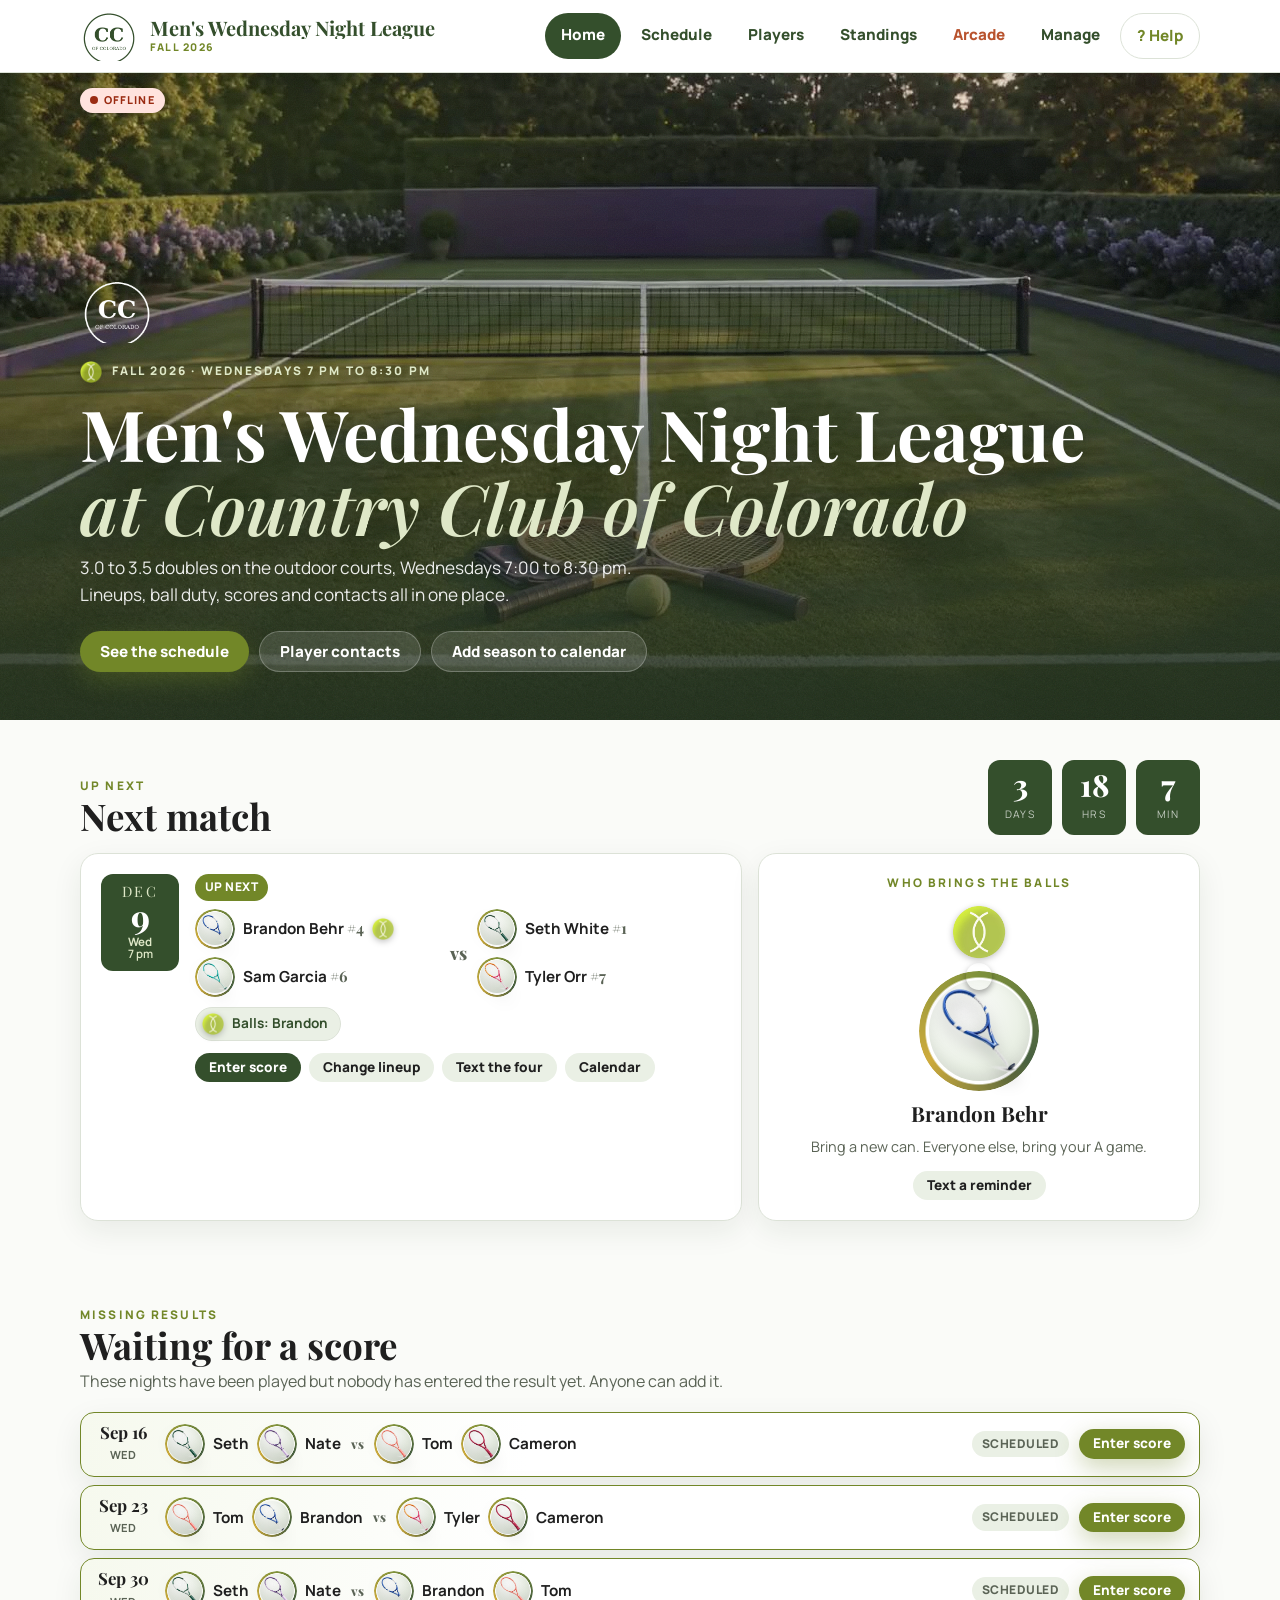
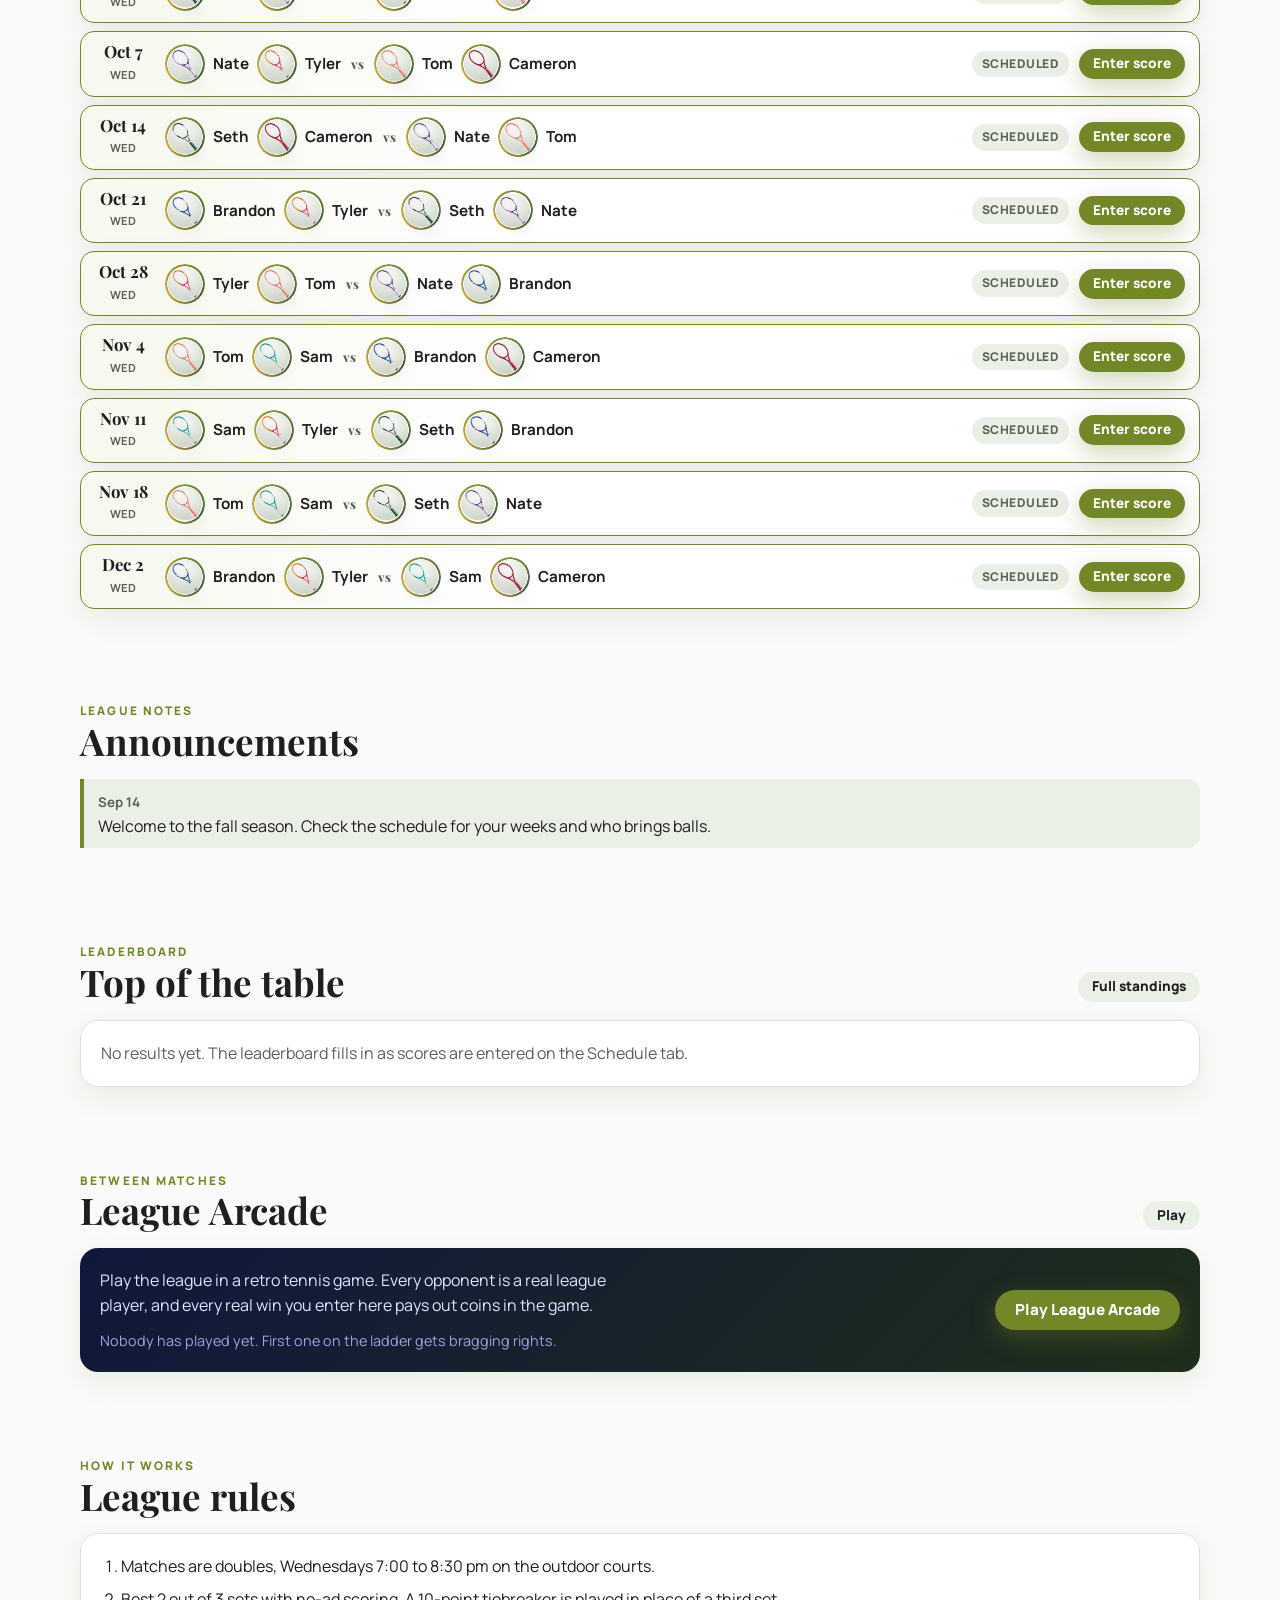
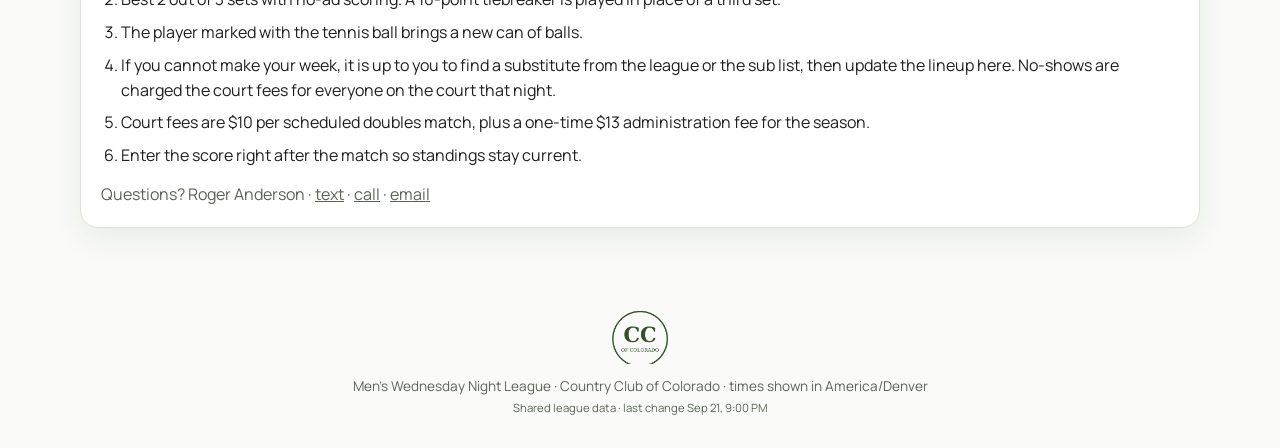
==== commit b0ad14e3: "Add League Arcade: a retro tennis game built into the league site - Pixel-art portrait court with ha" ====
--- a/site/index.html
+++ b/site/index.html
@@ -23,6 +23,7 @@
       <a href="#schedule" data-page="schedule">Schedule</a>
       <a href="#players" data-page="players">Players</a>
       <a href="#standings" data-page="standings">Standings</a>
+      <a href="arcade.html" class="arcade-link">Arcade</a>
       <a href="#manage" data-page="manage">Manage</a>
       <a href="#help" data-help class="help-link" title="How to use this site">? Help</a>
     </nav>
@@ -74,6 +75,10 @@
         <div id="home-standings"></div>
       </section>
       <section class="block reveal">
+        <div class="section-head"><div><span class="eyebrow">Between matches</span><h2>League Arcade</h2></div><a class="btn soft small" href="arcade.html">Play</a></div>
+        <div id="arcade-home"></div>
+      </section>
+      <section class="block reveal">
         <div class="section-head"><div><span class="eyebrow">How it works</span><h2>League rules</h2></div></div>
         <div class="card" id="home-rules"></div>
       </section>
@@ -114,6 +119,10 @@
         <div style="overflow-x:auto"><table class="table" id="standings-table"></table></div>
         <p style="color:var(--muted);font-size:.85rem">Ranked by match wins, then win percentage, then set difference, then game difference. Only matches marked <b>Played</b> count. Match tiebreaks count as a set but not toward games.</p>
       </section>
+      <section class="block">
+        <div class="section-head"><div><span class="eyebrow">Just for fun</span><h2>Arcade ladder</h2><p>Standings from League Arcade, the retro tennis game. Real wins entered on this site pay coins in the game.</p></div><a class="btn soft small" href="arcade.html">Play</a></div>
+        <div id="arcade-standings"></div>
+      </section>
     </div>
   </section>
 
@@ -141,6 +150,7 @@
   <details><summary>Can't make your night? Swap in a sub</summary><div>Text someone from the <b>Sub list</b> on the Players page. Then on the match, tap <b>Change lineup</b> and pick the sub in your spot. Everyone sees the new lineup right away.</div></details>
   <details><summary>Text, call or email anyone</summary><div>Open <b>Players</b>. Every card has <b>Text</b>, <b>Call</b> and <b>Email</b> buttons. <b>Text everyone</b> starts a group text. On a match, <b>Text the four</b> messages just that night's players with the date and lineup already typed.</div></details>
   <details><summary>Put this on your home screen</summary><div>iPhone: tap the share button in Safari, then <b>Add to Home Screen</b>. Android: open the browser menu and choose <b>Add to Home screen</b>. It then opens like an app.</div></details>
+  <details><summary>League Arcade (the game)</summary><div>Tap <b>Arcade</b> in the menu. Pick your name once and your progress saves to the league, so it follows you to any phone. Every opponent is a real league player. Real wins you enter on this site pay coins in the game, so enter your score after every match.</div></details>
   <details><summary>How standings work</summary><div>Only matches marked <b>Played</b> count. Players are ranked by wins, then win percentage, then set difference, then game difference. Match tiebreaks count as a set, not as games.</div></details>
   <p class="eyebrow" style="margin:18px 0 6px">For the captain or pro (Manage tab)</p>
   <details><summary>Add, remove or replace a player</summary><div>Manage → <b>Players</b>. Edit names, numbers, phones and emails right in the list. <b>Add to roster</b> adds a player or sub. If someone drops out, tap <b>Replace everywhere</b> to put another player or sub into all of their remaining nights in one step.</div></details>
@@ -155,5 +165,6 @@
 <script src="league-data.js"></script>
 <script src="js/app.js"></script>
 <script src="js/manage.js"></script>
+<script src="js/arcade-widget.js"></script>
 </body>
 </html>
--- a/site/css/style.css
+++ b/site/css/style.css
@@ -343,3 +343,13 @@
   .reveal{opacity:1;transform:none}
 }
 @media print{.topbar,.hero-media,.savebar,.match-actions,.group-actions{display:none!important}.page{display:block!important}body{padding-top:0}}
+
+/* ---------- League Arcade teaser ---------- */
+.nav a.arcade-link{color:var(--coral)}
+.arcade-card{display:flex;gap:18px;align-items:center;justify-content:space-between;flex-wrap:wrap;background:linear-gradient(135deg,#10173d,#1f2e1a);color:#f4f6ff;border:0}
+.arcade-card p{margin:0;color:#dfe5ff;max-width:52ch}
+.arcade-copy{display:grid;gap:12px;min-width:0;flex:1 1 280px}
+.arcade-top{list-style:none;margin:0;padding:0;display:grid;gap:8px}
+.arcade-top li{display:flex;gap:10px;align-items:center}
+.arcade-top small{display:block;color:#9aa5dc;font-size:.8rem}
+.arcade-empty{color:#9aa5dc!important;font-size:.9rem}
